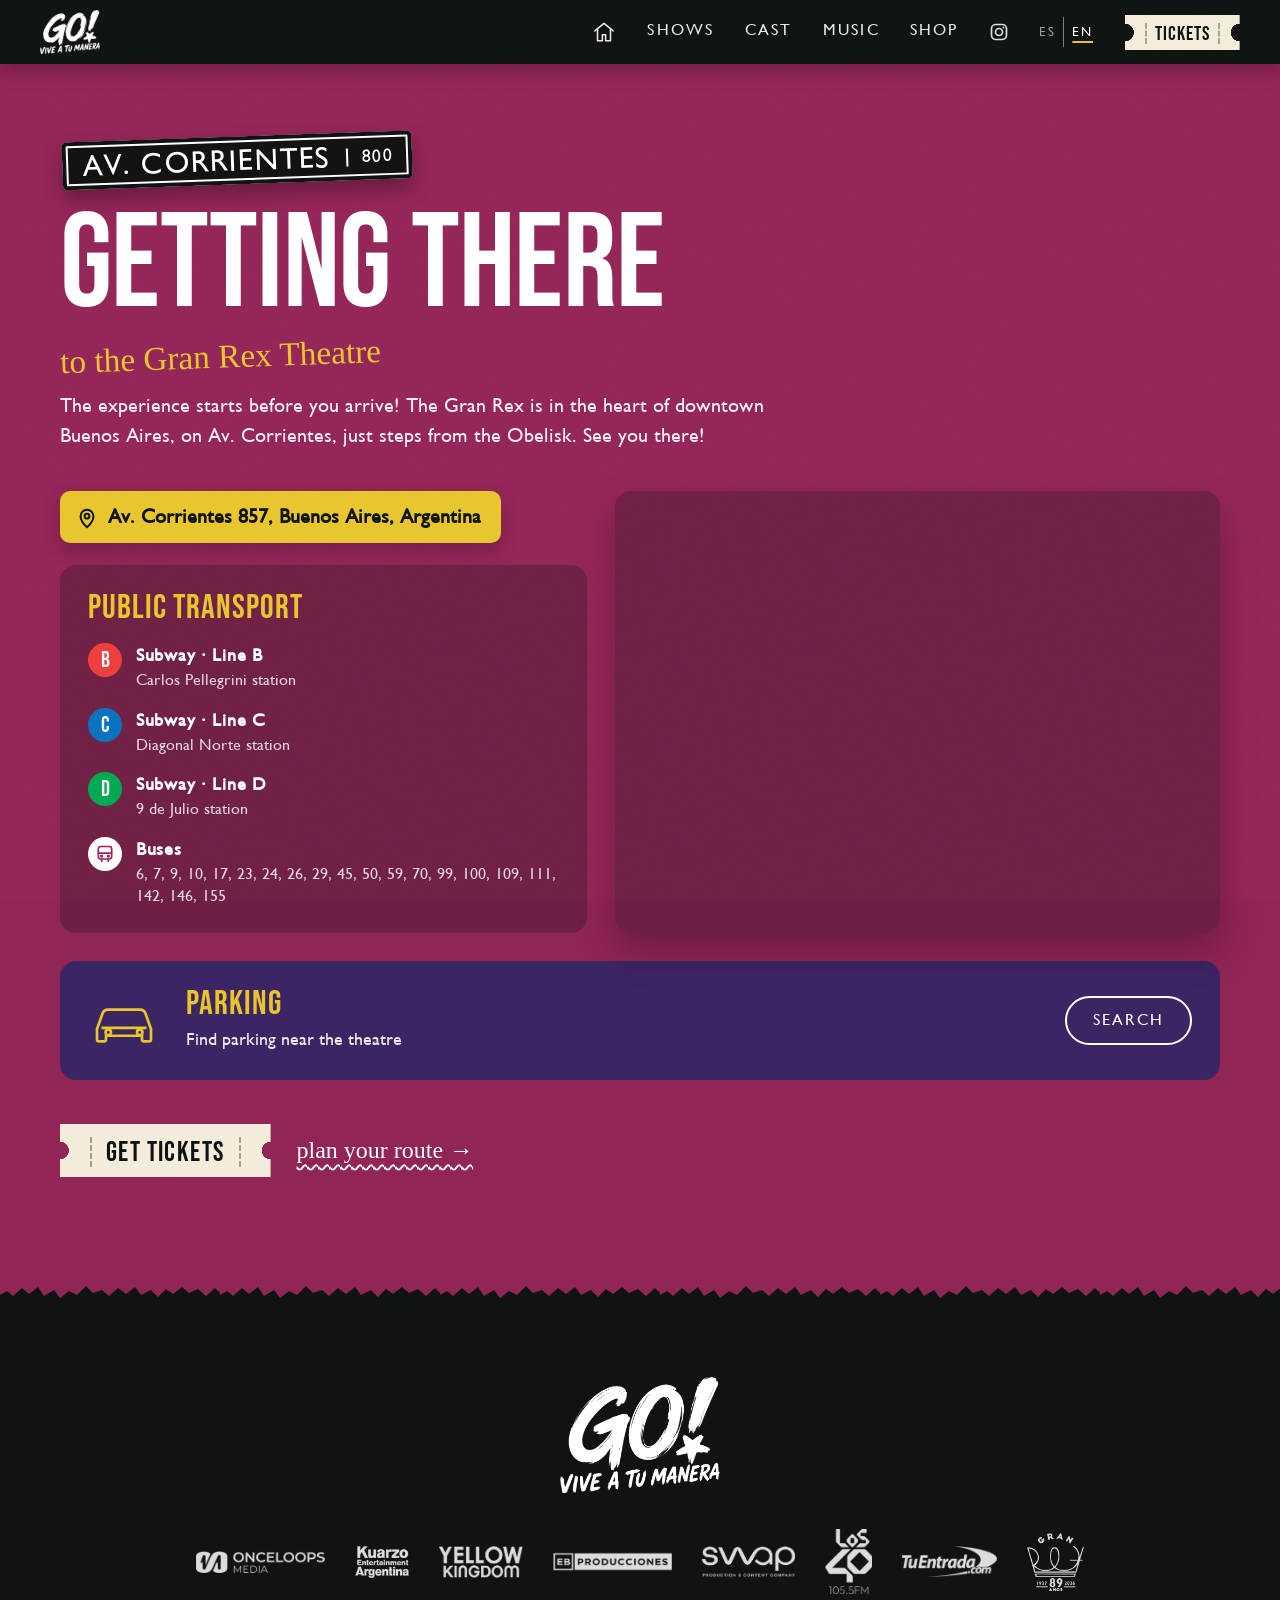
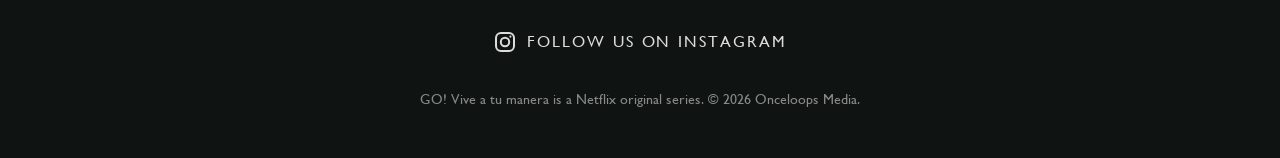
==== como-llegar.html @ 87d30ea4 "Link del pre-save: ffm.to/goysivolvemos Co-Authored-By: Claude Opus 5.5 <noreply@anthropic.com>" ====
<!DOCTYPE html>
<html lang="es">
<head>
  <meta charset="UTF-8">
  <meta name="viewport" content="width=device-width, initial-scale=1.0">
  <title>Cómo llegar · GO! Vive a tu manera</title>
  <meta name="description" content="Cómo llegar al Teatro Gran Rex (Av. Corrientes 857, CABA) para ver GO! Vive a tu manera en vivo: subte, colectivos, mapa y estacionamiento.">
  <meta property="og:title" content="Cómo llegar al Teatro Gran Rex · GO! Vive a tu manera">
  <meta property="og:description" content="Cómo llegar al Teatro Gran Rex (Av. Corrientes 857, CABA) para ver GO! Vive a tu manera en vivo: subte, colectivos, mapa y estacionamiento.">
  <meta property="og:image" content="https://goviveatumanera.com/img/key-visual.jpg">
  <meta property="og:url" content="https://goviveatumanera.com/como-llegar.html">
  <meta property="og:type" content="website">
  <meta property="og:locale" content="es_AR">
  <meta name="twitter:card" content="summary_large_image">
  <link rel="canonical" href="https://goviveatumanera.com/como-llegar.html">
  <link rel="icon" href="favicon.ico" sizes="any">
  <link rel="icon" type="image/png" sizes="32x32" href="img/favicon-32.png">
  <link rel="icon" type="image/png" sizes="512x512" href="img/favicon-512.png">
  <link rel="apple-touch-icon" href="img/apple-touch-icon.png">
  <meta name="theme-color" content="#006271">

  <link rel="preconnect" href="https://fonts.googleapis.com">
  <link rel="preconnect" href="https://fonts.gstatic.com" crossorigin>
  <link href="https://fonts.googleapis.com/css2?family=Bebas+Neue&family=Permanent+Marker&display=swap" rel="stylesheet">
  <link rel="preload" href="fonts/gillsans.woff" as="font" type="font/woff" crossorigin>
  <link rel="stylesheet" href="style.css?v=94">
</head>
<body class="is-ready page-como-llegar">

  <!-- recursos SVG compartidos: estrella del logo y filtro de tiza -->
  <svg width="0" height="0" style="position:absolute" aria-hidden="true">
    <symbol id="star" viewBox="0 0 100 100">
      <path d="M50 6c4 0 6 22 10 28s30 2 32 6-22 16-24 22 10 30 6 32-22-14-24-14-20 16-24 14 6-26 4-32S6 44 8 40s28 0 32-6S46 6 50 6z"/>
    </symbol>
    <filter id="chalk" x="-5%" y="-5%" width="110%" height="110%">
      <feTurbulence type="fractalNoise" baseFrequency="1.4" numOctaves="2" seed="9" result="noise"/>
      <feColorMatrix in="noise" type="matrix" values="0 0 0 0 1  0 0 0 0 1  0 0 0 0 1  0 0 0 -1.6 1.45" result="dust"/>
      <feComposite in="SourceGraphic" in2="dust" operator="in" result="c"/>
      <feDisplacementMap in="c" in2="noise" scale="2.5"/>
    </filter>
  </svg>

  <!-- NAV -->
  <header class="nav is-solid">
    <a class="nav__logo" href="index.html" aria-label="GO! Vive a tu manera, inicio" data-i18n-aria="aria.home"><img src="img/logo-go.png" alt="GO! Vive a tu manera"></a>
    <nav class="nav__links" id="menu" aria-label="Secciones" data-i18n-aria="aria.sections">
      <a class="nav__home" href="index.html" aria-label="Inicio" data-i18n-aria="nav.home"><svg viewBox="0 0 24 24" aria-hidden="true"><path d="M3.5 11 12 4l8.5 7"/><path d="M6 9.5V20h4.5v-5.5h3V20H18V9.5"/></svg><span data-i18n="nav.home">Inicio</span></a>
      <a href="index.html#funciones" data-i18n="nav.shows">Funciones</a>
      <a href="index.html#elenco" data-i18n="nav.cast">Elenco</a>
      <a href="lanzamientos.html" data-i18n="nav.releases">Música</a>
      <a class="nav__shop" href="merch.html" data-i18n="nav.merch">Tienda</a>
      <a class="nav__ig-link" data-instagram href="#" aria-label="Instagram de GO!"><svg viewBox="0 0 24 24" aria-hidden="true"><rect x="3" y="3" width="18" height="18" rx="5"/><circle cx="12" cy="12" r="4.2"/><circle cx="17.4" cy="6.6" r="1.1" class="fill"/></svg></a>
      <div class="lang lang--menu" role="group" aria-label="Idioma" data-i18n-aria="aria.lang">
        <button type="button" data-lang="es" lang="es">ES</button>
        <button type="button" data-lang="en" lang="en">EN</button>
      </div>
    </nav>
    <a class="nav__ig" data-instagram href="#" aria-label="Instagram de GO!"><svg viewBox="0 0 24 24" aria-hidden="true"><rect x="3" y="3" width="18" height="18" rx="5"/><circle cx="12" cy="12" r="4.2"/><circle cx="17.4" cy="6.6" r="1.1" class="fill"/></svg></a>
    <div class="lang" role="group" aria-label="Idioma" data-i18n-aria="aria.lang">
      <button type="button" data-lang="es" lang="es">ES</button>
      <button type="button" data-lang="en" lang="en">EN</button>
    </div>
    <a class="ticket-btn ticket-btn--sm" data-tickets href="#"><span data-i18n="nav.tickets">Entradas</span></a>
    <button class="nav__toggle" type="button" aria-expanded="false" aria-controls="menu" aria-label="Menú" data-i18n-aria="aria.menu"><span></span><span></span><span></span></button>
  </header>

  <main id="top">

    <!-- CÓMO LLEGAR al Teatro Gran Rex: intro, dirección, mapa, transporte y estacionamiento -->
    <section class="lugar llegar" id="como-llegar">
      <div class="wrap">
        <header class="llegar__head">
          <div class="street-sign" aria-label="Avenida Corrientes 800">
            <span class="street-sign__name">Av. Corrientes</span>
            <span class="street-sign__num">800</span>
          </div>
          <h1 class="mega mega--light" data-i18n="venue.how">Cómo llegar</h1>
          <p class="llegar__lead" data-i18n="venue.lead">al Teatro Gran Rex</p>
          <p class="llegar__intro" data-i18n="venue.intro">¡La experiencia empieza antes de llegar! El Gran Rex está en pleno centro porteño, sobre Av. Corrientes y a metros del Obelisco. ¡Te esperamos!</p>
        </header>

        <div class="llegar__grid">
          <div class="llegar__col">
            <!-- dirección -->
            <a class="addr-chip" href="https://www.google.com/maps/search/?api=1&amp;query=Teatro+Gran+Rex+Av.+Corrientes+857+Buenos+Aires" target="_blank" rel="noopener">
              <svg viewBox="0 0 24 24" aria-hidden="true"><path d="M12 22s7-6.2 7-12a7 7 0 1 0-14 0c0 5.8 7 12 7 12z"/><circle cx="12" cy="10" r="2.6"/></svg>
              <span data-i18n="venue.addr">Av. Corrientes 857, CABA</span>
            </a>

            <!-- medios de transporte -->
            <div class="card card--transport">
              <h3 class="card__title" data-i18n="venue.transport">Medios de transporte</h3>
              <ul class="transport">
                <li>
                  <span class="subte-badge" style="--line:#ee3d3b">B</span>
                  <div><b data-i18n="venue.subteB">Subte · Línea B</b><span data-i18n="venue.stB">Estación Carlos Pellegrini</span></div>
                </li>
                <li>
                  <span class="subte-badge" style="--line:#0a6fbd">C</span>
                  <div><b data-i18n="venue.subteC">Subte · Línea C</b><span data-i18n="venue.stC">Estación Diagonal Norte</span></div>
                </li>
                <li>
                  <span class="subte-badge" style="--line:#00a650">D</span>
                  <div><b data-i18n="venue.subteD">Subte · Línea D</b><span data-i18n="venue.stD">Estación 9 de Julio</span></div>
                </li>
                <li>
                  <span class="subte-badge subte-badge--bus" aria-hidden="true"><svg viewBox="0 0 24 24"><rect x="4" y="3" width="16" height="15" rx="3"/><path d="M4 11h16M8 21v-3M16 21v-3"/><circle cx="8" cy="14.5" r="1"/><circle cx="16" cy="14.5" r="1"/></svg></span>
                  <div><b data-i18n="venue.bus">Colectivos</b><span>6, 7, 9, 10, 17, 23, 24, 26, 29, 45, 50, 59, 70, 99, 100, 109, 111, 142, 146, 155</span></div>
                </li>
              </ul>
            </div>
          </div>

          <!-- mapa -->
          <div class="map-card">
            <iframe title="Mapa del Teatro Gran Rex" src="https://www.google.com/maps/embed?origin=mfe&amp;pb=!1m3!2m1!1sTeatro+Gran+Rex,+Av.+Corrientes+857,+Buenos+Aires!6i16" loading="lazy" referrerpolicy="no-referrer-when-downgrade"></iframe>
          </div>
        </div>

        <!-- en auto -->
        <div class="card card--car">
          <svg class="card--car__icon" viewBox="0 0 64 48" aria-hidden="true"><path d="M8 32l5-14a5 5 0 0 1 4.7-3.3h28.6A5 5 0 0 1 51 18l5 14v9a2 2 0 0 1-2 2h-4a2 2 0 0 1-2-2v-3H16v3a2 2 0 0 1-2 2h-4a2 2 0 0 1-2-2z"/><path d="M12 31h40"/><circle cx="18" cy="35" r="2.4"/><circle cx="46" cy="35" r="2.4"/></svg>
          <div>
            <h3 class="card__title" data-i18n="venue.parking">Estacionamiento</h3>
            <p data-i18n="venue.parkingText">Encontrá estacionamientos cerca del teatro</p>
          </div>
          <a class="card__btn" href="https://www.google.com/maps/search/?api=1&amp;query=estacionamiento+cerca+de+Av.+Corrientes+857+Buenos+Aires" target="_blank" rel="noopener" data-i18n="venue.parkingCta">Buscar</a>
        </div>

        <div class="llegar__actions">
          <a class="ticket-btn ticket-btn--lg" data-tickets href="#"><span data-i18n="cta.buy">Comprar entradas</span></a>
          <a class="hand-link" href="https://www.google.com/maps/dir/?api=1&amp;destination=Teatro+Gran+Rex+Av.+Corrientes+857+Buenos+Aires" target="_blank" rel="noopener" data-i18n="venue.route">armá tu recorrido →</a>
        </div>
      </div>
    </section>

  </main>

  <footer class="footer torn">
    <img class="footer__logo" src="img/logo-go.png" alt="GO! Vive a tu manera">
    <!-- cada logo con su alto propio (--h): se ven todos parejos y se acomodan en una o más líneas -->
    <div class="footer__partners">
      <img src="img/logo-onceloops.png" alt="Onceloops Media" style="--h:50" loading="lazy">
      <img class="is-kuarzo" src="img/logo-kuarzo.png" alt="Kuarzo Entertainment Argentina" style="--h:73" loading="lazy">
      <img src="img/logo-yellow.png" alt="Yellow Kingdom" style="--h:73" loading="lazy">
      <img src="img/logo-eb.png" alt="EB Producciones" style="--h:49" loading="lazy">
      <img src="img/logo-swap.png" alt="Swap" style="--h:71" loading="lazy">
      <img src="img/logo-los40.png" alt="Los 40" style="--h:148" loading="lazy">
      <img src="img/logo-tuentrada.png" alt="TuEntrada.com" style="--h:72" loading="lazy">
      <img src="img/logo-granrex.png" alt="Teatro Gran Rex, 89 años" style="--h:132" loading="lazy">
    </div>
    <a class="footer__ig" data-instagram href="#"><svg viewBox="0 0 24 24" aria-hidden="true"><rect x="3" y="3" width="18" height="18" rx="5"/><circle cx="12" cy="12" r="4.2"/><circle cx="17.4" cy="6.6" r="1.1" class="fill"/></svg><span data-i18n="footer.ig">Seguinos en Instagram</span></a>
    <p class="footer__legal" data-i18n="footer.legal">GO! Vive a tu manera es una serie original de Netflix. © 2026 Onceloops Media.</p>
  </footer>

  <script src="pixels.js?v=1"></script>
  <script src="script.js?v=55"></script>
</body>
</html>
---- style.css ----
/* =========================================================
   GO! Vive a tu manera · ¿Y si volvemos?
   ---------------------------------------------------------
   BREAKPOINTS (fijos, usar siempre estos tres):
     mobile   ≤ 700px        → @media (max-width: 700px)
     tablet   701 – 1199px   → @media (min-width: 701px) and (max-width: 1199px)
     desktop  ≥ 1200px       → estilos base
   Cada componente nuevo debe cubrir los tres tramos.
   Excepción única: la PORTADA cambia según la orientación (al final del archivo).
     vertical   → afiche (logo arriba, caras abajo), como el key visual
     horizontal → como la vía pública: franjas con caras + panel con el logo
   ---------------------------------------------------------
   CONCEPTO: objetos reales del mundo GO!, nada de “tarjetas”.
     afiche (hero, con los días que faltan en la nota a mano)
     → entradas troqueladas (funciones) → pizarrón con polaroids
     y garabatos de tiza (elenco + talentos) → cintas → cartel
     de calle porteño (lugar). Bordes rasgados entre secciones.
   TIPOGRAFÍAS
     Bebas Neue       → titulares, fechas, entradas
     Gill Sans        → subtítulos, nombres, datos
     Permanent Marker → notas escritas a mano / tiza
   ========================================================= */

@font-face {
  font-family: "Gill Sans GO";
  src: local("Gill Sans"), local("GillSans"), url("fonts/gillsans.woff") format("woff");
  font-weight: 400;
  font-style: normal;
  font-display: swap;
}

:root {
  /* un color por personaje */
  --mia: #006271;
  --lupe: #912556;
  --juanma: #E8C42D;
  --alvaro: #3C2563;

  --ink: #0f1412;
  --paper: #f4ecda;
  --board: #1e2b26;
  --red: #d62828;
  --white: #ffffff;

  --display: "Bebas Neue", Impact, sans-serif;
  --sub: "Gill Sans GO", "Gill Sans", "Gill Sans MT", Calibri, sans-serif;
  --hand: "Permanent Marker", "Marker Felt", cursive;

  --gutter: 40px;
  --max: 1240px;
  --ease: cubic-bezier(.2, .8, .2, 1);
  --bounce: cubic-bezier(.3, 1.5, .5, 1);
}

* { box-sizing: border-box; margin: 0; padding: 0; }
html { scroll-behavior: smooth; overflow-x: clip; }
body {
  background: var(--ink);
  color: var(--white);
  font-family: var(--sub);
  font-size: 19px;
  line-height: 1.45;
  -webkit-font-smoothing: antialiased;
  overflow-x: clip;
}
body.is-loading { overflow: hidden; }
img { display: block; max-width: 100%; }
a { color: inherit; }
ul { list-style: none; }
svg use { fill: currentColor; }

/* grano de papel sobre toda la página */
body::after {
  content: ""; position: fixed; inset: 0; z-index: 90; pointer-events: none;
  opacity: .14; mix-blend-mode: overlay;
  background-image: url("data:image/svg+xml,%3Csvg xmlns='http://www.w3.org/2000/svg' width='180' height='180'%3E%3Cfilter id='n'%3E%3CfeTurbulence type='fractalNoise' baseFrequency='.85' numOctaves='3' stitchTiles='stitch'/%3E%3C/filter%3E%3Crect width='100%25' height='100%25' filter='url(%23n)'/%3E%3C/svg%3E");
}

.c-mia    { --c: var(--mia); }
.c-lupe   { --c: var(--lupe); }
.c-juanma { --c: var(--juanma); }
.c-alvaro { --c: var(--alvaro); }

.wrap { position: relative; max-width: var(--max); margin: 0 auto; padding: 0 var(--gutter); }

/* borde rasgado: cada sección “se pega” sobre la anterior */
.torn { position: relative; background: var(--bg); }
.torn::before {
  content: ""; position: absolute; left: 0; right: 0; top: -23px; height: 24px; z-index: 1;
  background: var(--bg); pointer-events: none;
  -webkit-mask: url("data:image/svg+xml,%3Csvg xmlns='http://www.w3.org/2000/svg' viewBox='0 0 220 24' preserveAspectRatio='none'%3E%3Cpath d='M0 24V11l7-4 6 5 9-8 7 6 9-7 6 9 10-6 6 8 9-7 8 4 9-9 7 7 9-3 7 6 9-8 8 6 9-7 6 8 10-5 7 7 8-8 7 5 9-7 7 6 9-4 8 7 9-8 6 6V24Z'/%3E%3C/svg%3E") repeat-x 0 100% / 220px 24px;
          mask: url("data:image/svg+xml,%3Csvg xmlns='http://www.w3.org/2000/svg' viewBox='0 0 220 24' preserveAspectRatio='none'%3E%3Cpath d='M0 24V11l7-4 6 5 9-8 7 6 9-7 6 9 10-6 6 8 9-7 8 4 9-9 7 7 9-3 7 6 9-8 8 6 9-7 6 8 10-5 7 7 8-8 7 5 9-7 7 6 9-4 8 7 9-8 6 6V24Z'/%3E%3C/svg%3E") repeat-x 0 100% / 220px 24px;
}

/* cinta adhesiva */
.tape {
  position: absolute; top: -16px; left: 50%; z-index: 3;
  width: 120px; height: 32px; margin-left: -60px;
  background: rgba(250, 244, 226, .62);
  transform: rotate(-4deg);
  clip-path: polygon(3% 0, 97% 6%, 100% 30%, 98% 70%, 100% 100%, 2% 94%, 0 60%, 2% 30%);
  box-shadow: 0 1px 2px rgba(0,0,0,.12);
}

/* notas a mano */
.hand { font-family: var(--hand); line-height: 1.1; }

/* garabatos que se dibujan */
.doodle { position: absolute; overflow: visible; pointer-events: none; color: var(--white); }
.doodle path { fill: none; stroke: currentColor; stroke-width: 3px; vector-effect: non-scaling-stroke; stroke-linecap: round; stroke-linejoin: round; stroke-dasharray: 1; stroke-dashoffset: 1; transition: stroke-dashoffset 1.3s cubic-bezier(.6, 0, .3, 1); }
.doodle.is-drawn path { stroke-dashoffset: 0; }
.doodle--chalk { color: #ecece4; filter: url(#chalk); }
.doodle--chalk path { stroke-width: 4px; }

/* ---------- botón entrada (con troquel) ---------- */
.ticket-btn {
  position: relative; display: inline-flex; align-items: center; justify-content: center;
  padding: 12px 34px 9px;
  background: var(--paper); color: var(--ink);
  font-family: var(--display); font-size: 26px; letter-spacing: .05em; line-height: 1;
  text-decoration: none; white-space: nowrap;
  -webkit-mask: radial-gradient(circle 9px at 0 50%, #0000 96%, #000) left / 51% 100% no-repeat,
                radial-gradient(circle 9px at 100% 50%, #0000 96%, #000) right / 51% 100% no-repeat;
          mask: radial-gradient(circle 9px at 0 50%, #0000 96%, #000) left / 51% 100% no-repeat,
                radial-gradient(circle 9px at 100% 50%, #0000 96%, #000) right / 51% 100% no-repeat;
  transition: background .2s ease;
}
.ticket-btn span { padding: 2px 14px 0; border-inline: 2px dashed rgba(15, 20, 18, .35); }
.ticket-btn:hover { background: var(--juanma); }
.ticket-btn--lg { font-size: 34px; padding: 16px 40px 12px; }
.ticket-btn--sm { font-size: 20px; padding: 8px 20px 6px; }
.ticket-btn--sm span { padding: 1px 8px 0; }

.hand-link { font-family: var(--hand); font-size: 24px; text-decoration: underline wavy; text-decoration-thickness: 2px; text-underline-offset: 6px; transition: color .2s; }
.hand-link:hover { color: var(--juanma); }

/* chispas de estrella */
.burst { position: fixed; z-index: 200; width: 16px; height: 16px; margin: -8px 0 0 -8px; pointer-events: none; color: var(--c, #fff); animation: burst .75s var(--ease) forwards; }
@keyframes burst {
  from { transform: translate(0, 0) scale(.4) rotate(0); opacity: 1; }
  to   { transform: translate(var(--tx), var(--ty)) scale(1) rotate(var(--rot)); opacity: 0; }
}

/* ---------- nav ---------- */
.nav {
  position: fixed; inset: 0 0 auto 0; z-index: 50;
  display: flex; align-items: center; justify-content: space-between; gap: 24px;
  padding: 14px var(--gutter);
  transition: background .3s ease, padding .3s ease;
}
.nav.is-solid { background: var(--ink); padding-block: 10px; box-shadow: 0 6px 18px rgba(0,0,0,.25); } /* opaca: no se ve lo que pasa por detrás */
.nav__logo { flex: none; } /* que los links nunca lo aplasten */
.nav__logo img { height: 44px; width: auto; opacity: 0; transform: translateY(-6px) rotate(-8deg); transition: opacity .3s, transform .4s var(--bounce); }
.nav.is-solid .nav__logo img { opacity: 1; transform: none; }
.nav__links { display: flex; gap: 30px; margin-left: auto; }
.nav__links a { text-decoration: none; font-size: 16px; letter-spacing: .14em; text-transform: uppercase; opacity: .9; }
.nav__links a:hover { opacity: 1; text-decoration: underline wavy var(--juanma); text-underline-offset: 7px; }

/* selector de idioma: chiquito, al lado de Entradas */
.nav__toggle { display: none; }
/* Inicio: en la barra va solo la casita; en el menú mobile, casita + texto */
.nav__links .nav__home { display: inline-flex; align-items: center; }
.nav__home svg { width: 26px; height: 26px; fill: none; stroke: currentColor; stroke-width: 1.4; stroke-linecap: round; stroke-linejoin: round; }
.nav__home span { display: none; }
.nav__links .nav__home:hover { text-decoration: none; color: var(--juanma); }
/* Instagram: ícono chico junto a ES/EN (como en la mayoría de las webs); en mobile va dentro del menú */
.nav__ig { display: grid; place-items: center; width: 32px; height: 32px; margin-right: -8px; opacity: .85; transition: opacity .2s, color .2s; }
.nav__ig:hover { opacity: 1; color: var(--juanma); }
.nav__ig svg, .nav__ig-link svg, .footer__ig svg { width: 20px; height: 20px; fill: none; stroke: currentColor; stroke-width: 2; }
.nav__ig svg .fill, .nav__ig-link svg .fill, .footer__ig svg .fill { fill: currentColor; stroke: none; }
.nav__links .nav__ig-link { display: none; }
.nav__links .lang--menu { display: none; } /* ES/EN dentro del menú: solo en mobile */
.footer__ig { display: inline-flex; align-items: center; gap: 10px; color: var(--white); text-decoration: none; font-size: 16px; letter-spacing: .12em; text-transform: uppercase; opacity: .85; }
.footer__ig:hover { opacity: 1; color: var(--juanma); }
.footer__ig svg { width: 24px; height: 24px; }
.nav__links a[aria-current="page"] { opacity: 1; text-decoration: underline wavy var(--juanma); text-underline-offset: 7px; }
.lang { display: flex; align-items: center; font-size: 13px; letter-spacing: .14em; }
.lang button {
  padding: 6px 8px; border: 0; background: none; color: inherit; font: inherit; letter-spacing: inherit;
  cursor: pointer; opacity: .55; transition: opacity .2s;
}
.lang button + button { border-left: 1px solid rgba(255,255,255,.45); }
.lang button:hover { opacity: .9; }
.lang button[aria-pressed="true"] { opacity: 1; text-decoration: underline 2px var(--juanma); text-underline-offset: 5px; }

/* =========================================================
   HERO · el afiche
   ========================================================= */
.hero { position: relative; min-height: max(100svh, 760px); display: grid; place-items: start center; overflow: hidden; isolation: isolate; }

/* franjas: bajan una por una al entrar a la página */
.hero__stripes { position: absolute; inset: 0; display: flex; z-index: -1; }
.stripe { position: relative; flex: 1 1 0; overflow: hidden; background: var(--c); transform-origin: top; animation: stripe-down .7s var(--ease) both; }
.stripe:nth-child(2) { --n: 1; animation-delay: .08s; }
.stripe:nth-child(3) { --n: 2; animation-delay: .16s; }
.stripe:nth-child(4) { --n: 3; animation-delay: .24s; }
/* caras: la imagen trae cabeza y hombros sobre el mismo color de la franja,
   así que se muestra desde arriba para que entre la cabeza entera */
.stripe img {
  /* la cabeza ocupa del 15% al 80% de la foto: con este ancho máximo
     (proporcional al alto) siempre entra entera, con el pecho abajo para los nombres */
  position: absolute; left: 50%; bottom: 0; translate: -50% 0;
  width: min(100%, 25svh); height: max(58svh, 440px);
  object-fit: cover; object-position: center 100%;
  /* los costados se funden con la franja (es el mismo color del fondo de la foto) */
  -webkit-mask-image: linear-gradient(to right, transparent, #000 14%, #000 86%, transparent);
          mask-image: linear-gradient(to right, transparent, #000 14%, #000 86%, transparent);
  opacity: 0;
}
.is-ready .stripe img { animation: face-rise 1.1s cubic-bezier(.22, .61, .36, 1) both; animation-delay: calc(.45s + var(--n, 0) * .1s); }
@keyframes face-rise { from { opacity: 0; transform: translateY(5%); } to { opacity: 1; transform: none; } }
.stripe__name {
  display: flex; flex-direction: column;
  position: absolute; left: 0; right: 0; bottom: 3.5%;
  text-align: center; font-size: 28px; letter-spacing: .1em; text-transform: uppercase; line-height: 1.1;
  text-shadow: 0 2px 14px rgba(0,0,0,.35);
  opacity: 0;
}
.is-ready .stripe__name { animation: fade-up .8s var(--ease) both; animation-delay: calc(1s + var(--n, 0) * .1s); }
.stripe__name::after { content: ""; display: block; width: 28px; height: 3px; background: currentColor; margin: 10px auto; order: 1; }
.stripe__name span { display: block; font-size: 16px; letter-spacing: .08em; opacity: .9; order: 2; }
@keyframes stripe-down { from { transform: scaleY(0); } }

/* CARGA: la estrella gira mientras carga; cuando está todo, hace “pop” y se arma el logo */
.loader { position: absolute; inset: 0; display: grid; place-items: center; pointer-events: none; }
.loader__star { width: 96px; height: 96px; color: var(--white); filter: drop-shadow(0 6px 18px rgba(0,0,0,.25)); animation: star-in .5s var(--bounce) both .35s, spin 1.1s linear infinite .35s; }
.is-ready .loader__star { animation: star-out .55s cubic-bezier(.5, 0, .3, 1) forwards; }
@keyframes star-in { from { transform: scale(0) rotate(-120deg); } }
@keyframes star-out {
  0%   { transform: scale(1) rotate(0); opacity: 1; }
  40%  { transform: scale(.7) rotate(160deg); opacity: 1; }
  100% { transform: scale(3.2) rotate(320deg); opacity: 0; }
}

/* el contenido espera escondido hasta que termina la carga */
.hero__content {
  position: relative;
  display: flex; flex-direction: column; align-items: center; text-align: center;
  padding: 80px var(--gutter) 0;
  gap: 8px;
  pointer-events: none;
  translate: 0 calc(var(--sy, 0) * 140px);
  opacity: calc(1 - var(--sy, 0) * 1.6);
}
body:not(.is-ready) .hero__content { visibility: hidden; }
body:not(.is-ready) .nav { opacity: 0; }
.nav { transition: background .3s ease, padding .3s ease, opacity .6s ease .9s; }
.hero__content a { pointer-events: auto; }

.hero__logo { filter: drop-shadow(0 8px 28px rgba(0,0,0,.22)); }
.hero__logo img { width: clamp(240px, 20vw, 330px); height: auto; }
.is-ready .hero__logo img { animation: brush-in .9s cubic-bezier(.6, 0, .2, 1) both .2s, logo-pop .5s var(--bounce) .95s; }
@keyframes brush-in {
  from { clip-path: polygon(0 0, 0 0, -25% 100%, -25% 100%); transform: rotate(-5deg) scale(.92); }
  to   { clip-path: polygon(0 -10%, 125% -10%, 100% 110%, -25% 110%); transform: none; }
}
@keyframes logo-pop { 50% { transform: scale(1.05) rotate(-1.5deg); } }

.hero__claim { font-size: clamp(26px, 2.6vw, 40px); letter-spacing: .1em; text-transform: uppercase; text-shadow: 0 2px 16px rgba(0,0,0,.3); }
.hero__claim .ch { display: inline-block; white-space: pre; }
.is-ready .hero__claim .ch { animation: letter .6s var(--bounce) both; animation-delay: calc(var(--base, 1.05s) + var(--i) * .035s); }

/* fecha como etiqueta pegada */
.hero__tag {
  display: inline-flex; align-items: center; gap: 14px;
  margin: 6px 0 14px;
  padding: 7px 18px 5px;
  background: var(--paper); color: var(--ink);
  box-shadow: 0 8px 20px rgba(0,0,0,.25);
  transform: rotate(-3deg);
}
.is-ready .hero__tag { animation: stick .6s var(--bounce) both 1.45s; }
.hero__tag b { font-family: var(--display); font-weight: 400; font-size: 36px; line-height: 1; letter-spacing: .03em; color: var(--lupe); }
.hero__tag span { font-size: 17px; letter-spacing: .14em; text-transform: uppercase; padding-left: 14px; border-left: 2px solid rgba(15,20,18,.25); }

.hero__cta { position: relative; }
.is-ready .hero__cta { animation: fade-up .6s var(--ease) both 1.7s; }
.hero__hand {
  position: absolute; left: calc(100% + 16px); top: -34px;
  font-size: 24px; color: var(--white); white-space: nowrap; text-align: left;
  transform: rotate(7deg);
  text-shadow: 0 2px 10px rgba(0,0,0,.3);
}
.is-ready .hero__hand { animation: fade-up .6s ease both 2.1s; }
.doodle--arrow { position: relative; display: block; width: 92px; margin: 4px 0 0 -40px; }
.hero__content .doodle path { transition: none; }
.is-ready .hero__content .doodle path { animation: draw 1.1s cubic-bezier(.6, 0, .3, 1) forwards 2.3s; }

@keyframes draw { to { stroke-dashoffset: 0; } }
@keyframes fade-up { from { transform: translateY(16px); opacity: 0; } to { transform: none; opacity: 1; } }
@keyframes letter { from { transform: translateY(.8em) rotate(12deg); opacity: 0; } to { transform: none; opacity: 1; } }
@keyframes pop { from { transform: scale(.6); opacity: 0; } to { transform: none; opacity: 1; } }
@keyframes stick { from { transform: rotate(-14deg) scale(1.5); opacity: 0; } to { transform: rotate(-3deg); opacity: 1; } }
@keyframes spin { to { transform: rotate(360deg); } }

/* =========================================================
   FUNCIONES · entradas troqueladas
   ========================================================= */
/* fondo: pocos elementos de la pieza "5to B" (estrella, destello, corona, corazón,
   rayitas) con trazo brush, en amarillo apenas más claro y baja opacidad: que no resalte */
.funciones {
  --bg: var(--juanma); color: var(--ink); padding: 70px 0 120px;
  background-image: url("data:image/svg+xml,%3Csvg xmlns='http://www.w3.org/2000/svg' width='640' height='600' viewBox='0 0 640 600'%3E%3Cfilter id='b' x='-10%25' y='-10%25' width='120%25' height='120%25'%3E%3CfeTurbulence type='fractalNoise' baseFrequency='.9' numOctaves='2' seed='3' result='n'/%3E%3CfeDisplacementMap in='SourceGraphic' in2='n' scale='5' result='d'/%3E%3CfeColorMatrix in='n' type='matrix' values='0 0 0 0 1  0 0 0 0 1  0 0 0 0 1  0 0 0 -1.3 1.25' result='h'/%3E%3CfeComposite in='d' in2='h' operator='in'/%3E%3C/filter%3E%3Cg fill='none' stroke='%23fff4b0' stroke-opacity='.55' stroke-width='3.5' stroke-linecap='round' stroke-linejoin='round' filter='url%28%23b%29'%3E%3Cpath vector-effect='non-scaling-stroke' transform='translate%2880 100%29 rotate%28-12%29 scale%280.62%29' d='M-24 30 L0 -32 L22 30 L-34 -8 L36 -6 L-28 32'/%3E%3Cpath vector-effect='non-scaling-stroke' transform='translate%28400 80%29 rotate%2810%29 scale%280.48%29' d='M0 -6 C-12 -26 -38 -12 -26 8 C-20 18 0 30 0 30 C0 30 20 18 26 8 C38 -12 12 -26 0 -6'/%3E%3Cpath vector-effect='non-scaling-stroke' transform='translate%28250 240%29 rotate%2815%29 scale%280.42%29' d='M0 -30 C4 -10 8 -6 28 0 C8 6 4 10 0 30 C-4 10 -8 6 -28 0 C-8 -6 -4 -10 0 -30 Z'/%3E%3Cpath vector-effect='non-scaling-stroke' transform='translate%28450 360%29 rotate%28-14%29 scale%280.55%29' d='M-30 20 L-36 -18 L-14 2 L0 -26 L14 2 L36 -18 L30 20 Z'/%3E%3Cpath vector-effect='non-scaling-stroke' transform='translate%28100 410%29 rotate%28-8%29 scale%280.5%29' d='M-30 -22 L8 -4 M-36 6 L6 10 M-28 34 L8 20'/%3E%3Cpath vector-effect='non-scaling-stroke' transform='translate%28320 470%29 rotate%2820%29 scale%280.38%29' d='M-24 30 L0 -32 L22 30 L-34 -8 L36 -6 L-28 32'/%3E%3Cpath vector-effect='non-scaling-stroke' transform='translate%28560 200%29 rotate%28-10%29 scale%280.3%29' d='M0 -30 C4 -10 8 -6 28 0 C8 6 4 10 0 30 C-4 10 -8 6 -28 0 C-8 -6 -4 -10 0 -30 Z'/%3E%3C/g%3E%3C/svg%3E");
  background-size: 640px 600px;
}
.mega {
  font-family: var(--display); font-weight: 400;
  font-size: clamp(120px, 17vw, 250px); line-height: .78; letter-spacing: -.005em;
  text-transform: uppercase;
  transform: translateY(18%) skewY(5deg); opacity: 0;
  transition: transform .9s var(--ease), opacity .6s ease;
}
.mega.is-in { transform: none; opacity: 1; }
.funciones .mega { color: var(--lupe); text-align: center; font-size: clamp(80px, 9vw, 140px); } /* fucsia de la marca, mediano: las protagonistas son las entradas */

.tickets { display: flex; flex-wrap: wrap; justify-content: center; gap: 30px 48px; margin-top: 56px; position: relative; }
.ticket {
  /* en escritorio cada entrada se agranda entera (todo lo de adentro escala parejo) */
  zoom: var(--tk, 1.35);
  position: relative; display: flex; width: 370px; min-height: 214px;
  color: var(--ink); text-decoration: none;
  filter: drop-shadow(0 14px 18px rgba(0,0,0,.28));
  /* estado inicial: “tirada” desde arriba */
  opacity: 0; transform: translateY(-70px) rotate(calc(var(--r) - 16deg)) scale(1.08);
  transition: transform .8s var(--bounce), opacity .5s ease;
  transition-delay: var(--d, 0ms);
}
.ticket.is-in { opacity: 1; transform: rotate(var(--r)); }
a.ticket.is-in:hover { transform: rotate(0) translateY(-8px) scale(1.03); transition-delay: 0ms; transition-duration: .35s; }
.ticket__main {
  flex: 1; padding: 24px 22px 18px;
  background:
    linear-gradient(90deg, var(--mia) 0 25%, var(--lupe) 25% 50%, var(--juanma) 50% 75%, var(--alvaro) 75%) top / 100% 8px no-repeat,
    var(--paper);
  -webkit-mask: radial-gradient(circle 12px at 100% 0, #0000 96%, #000) top / 100% 51% no-repeat,
                radial-gradient(circle 12px at 100% 100%, #0000 96%, #000) bottom / 100% 51% no-repeat;
          mask: radial-gradient(circle 12px at 100% 0, #0000 96%, #000) top / 100% 51% no-repeat,
                radial-gradient(circle 12px at 100% 100%, #0000 96%, #000) bottom / 100% 51% no-repeat;
}
.ticket__show span { display: block; font-size: 11px; letter-spacing: .14em; text-transform: uppercase; opacity: .7; }
.ticket__show b { display: block; font-family: var(--display); font-weight: 400; font-size: 22px; line-height: 1; letter-spacing: .04em; margin-top: 3px; }
.ticket__date { display: flex; align-items: center; gap: 10px; margin: 6px 0 2px; font-family: var(--display); }
.ticket__num { font-size: 104px; line-height: .8; color: var(--c); }
.ticket__day, .ticket__month { font-size: 30px; line-height: .9; }
.ticket__day { order: -1; writing-mode: vertical-rl; transform: rotate(180deg); }
.ticket__time { font-family: var(--display); font-size: 36px; line-height: 1; }
.ticket__place { font-size: 14px; opacity: .75; margin-top: 2px; }
.ticket__stub {
  position: relative; width: 96px; flex: none;
  display: flex; flex-direction: column; align-items: center; justify-content: space-between;
  padding: 18px 8px 16px;
  background: var(--c); color: var(--white);
  -webkit-mask: radial-gradient(circle 12px at 0 0, #0000 96%, #000) top / 100% 51% no-repeat,
                radial-gradient(circle 12px at 0 100%, #0000 96%, #000) bottom / 100% 51% no-repeat;
          mask: radial-gradient(circle 12px at 0 0, #0000 96%, #000) top / 100% 51% no-repeat,
                radial-gradient(circle 12px at 0 100%, #0000 96%, #000) bottom / 100% 51% no-repeat;
}
.ticket__stub::before { /* troquel */
  content: ""; position: absolute; left: 0; top: 14px; bottom: 14px; width: 3px;
  background: repeating-linear-gradient(to bottom, var(--paper) 0 6px, transparent 6px 12px);
}
.ticket__stub-label { font-family: var(--display); font-size: 24px; letter-spacing: .06em; writing-mode: vertical-rl; transform: rotate(180deg); }
/* botón "Comprar" del talón: pastilla amarilla en Bebas, bien de botón */
.ticket__buy {
  white-space: nowrap; padding: 6px 8px 3px; border-radius: 4px;
  font-family: var(--display); font-size: 18px; line-height: 1; letter-spacing: .04em; text-transform: uppercase;
  background: var(--juanma); color: var(--ink);
  box-shadow: 0 3px 0 rgba(0,0,0,.3);
  transition: background .2s ease, transform .2s ease, box-shadow .2s ease;
}
a.ticket:hover .ticket__buy { background: var(--white); }
/* en la entrada a la venta, "Comprar" va donde estaba el código de barras y late para invitar a tocarlo */
.ticket--last .barcode { display: none; }
.ticket--last .ticket__buy { transform-origin: center; animation: heartbeat 1.5s ease-in-out infinite; }
@keyframes heartbeat {
  0%, 40%, 100% { transform: scale(1); }
  10%, 30% { transform: scale(1.12); }
  20% { transform: scale(1.02); }
}
.barcode { width: 64px; height: 30px; background: repeating-linear-gradient(90deg, currentColor 0 2px, transparent 2px 4px, currentColor 4px 5px, transparent 5px 8px, currentColor 8px 11px, transparent 11px 13px); opacity: .85; }
.ticket.c-juanma .ticket__stub { color: var(--ink); }

.ticket--gone .ticket__main > * { opacity: .55; }

/* "¡Últimas entradas!": cartel rojo pegado arriba de la entrada, como el "Nueva función" de las piezas */
.ticket__flag {
  position: absolute; top: -18px; right: 104px; z-index: 4;
  padding: 7px 16px 4px;
  font-family: var(--display); font-size: 24px; line-height: 1; letter-spacing: .05em; text-transform: uppercase;
  color: #fff; background: #e3141b;
  transform: rotate(4deg);
  box-shadow: 0 6px 14px rgba(0,0,0,.25);
}
.ticket--last .tape { left: 28%; }
.ticket--last.is-in .ticket__flag { animation: pop .5s var(--bounce) both; animation-delay: calc(var(--d, 0ms) + .7s); }
/* franja roja "SOLD OUT", como en las piezas de la campaña (centrada en la parte
   principal de la entrada, sin tapar el talón) */
.stamp {
  position: absolute; left: 38%; top: 50%; z-index: 2;
  padding: 8px 46px 4px; white-space: nowrap;
  font-family: var(--display); font-size: 52px; line-height: 1; letter-spacing: .05em; text-transform: uppercase;
  color: #fff; background: #e3141b;
  clip-path: polygon(22px 0, 100% 0, calc(100% - 22px) 100%, 0 100%); /* puntas en diagonal, como en las piezas */
  transform: translate(-50%, -50%) rotate(-14deg);
  opacity: 0;
}
.ticket--gone.is-in .stamp { animation: slam .5s var(--bounce) forwards; animation-delay: calc(var(--d, 0ms) + .7s); }
@keyframes slam {
  from { transform: translate(-50%, -50%) rotate(-24deg) scale(2); opacity: 0; }
  to   { transform: translate(-50%, -50%) rotate(-14deg) scale(1); opacity: 1; }
}

/* =========================================================
   LANZAMIENTOS (página aparte, lanzamientos.html) · disco que sale de la funda + pre-save.
   El disco también lo usa el popup de pre-save.
   ========================================================= */
.canciones { background: var(--alvaro); color: var(--white); padding: 150px 0 120px; min-height: calc(100svh - 120px); overflow: hidden; }
.canciones__grid { display: grid; grid-template-columns: .95fr 1.05fr; gap: 70px; align-items: center; }

.record { --s: 360px; position: relative; width: calc(var(--s) * 1.35); height: var(--s); }
.record__sleeve {
  position: absolute; left: 0; top: 0; width: var(--s); height: var(--s); z-index: 1;
  display: flex; overflow: hidden;
  border: calc(var(--s) * .025) solid var(--paper);
  box-shadow: 0 24px 50px rgba(0,0,0,.45);
  transform: rotate(-4deg);
}
/* tapa como la gráfica de la campaña: las 4 franjas con las caras abajo y el logo arriba */
.record__sleeve span { flex: 1; background: var(--c) var(--img) center bottom / 100% auto no-repeat; }
.record__sleeve span:nth-child(1) { --c: var(--mia);    --img: url("img/mia.jpg"); }
.record__sleeve span:nth-child(2) { --c: var(--lupe);   --img: url("img/lupe.jpg"); }
.record__sleeve span:nth-child(3) { --c: var(--juanma); --img: url("img/juanma.jpg"); }
.record__sleeve span:nth-child(4) { --c: var(--alvaro); --img: url("img/alvaro.jpg"); }
.record__cover { width: 100%; height: 100%; object-fit: cover; } /* arte de tapa oficial del disco */
.record__logo {
  position: absolute; left: 50%; top: 6%; width: 56%; translate: -50% 0;
  filter: drop-shadow(0 4px 14px rgba(0,0,0,.3));
}
.record__disc {
  position: absolute; top: 4%; left: 4%; width: calc(var(--s) * .92); height: calc(var(--s) * .92);
  display: grid; place-items: center; border-radius: 50%;
  background:
    radial-gradient(circle, transparent 0 30%, rgba(255,255,255,.07) 30.5% 31%, transparent 31.5%),
    repeating-radial-gradient(circle, #141414 0 2px, #1f1f1f 2px 4px);
  box-shadow: 0 16px 40px rgba(0,0,0,.5);
  transition: transform 1.2s var(--ease);
}
.record__disc::before { /* etiqueta del centro */
  content: ""; position: absolute; width: 40%; height: 40%; border-radius: 50%;
  background: var(--lupe);
}
.record__disc::after { /* brillo */
  content: ""; position: absolute; inset: 0; border-radius: 50%;
  background: conic-gradient(from 30deg, transparent 0 10%, rgba(255,255,255,.12) 14%, transparent 20% 60%, rgba(255,255,255,.1) 64%, transparent 70%);
}
.record__disc img { position: relative; z-index: 1; width: 30%; animation: spin 6s linear infinite; }
.record.is-in .record__disc { transform: translateX(34%); }

/* "¡nueva música!": en una línea (en mobile, en dos) y se escribe letra por letra */
.canciones__title {
  font-family: var(--hand); font-weight: 400; font-size: clamp(40px, 4.2vw, 62px); line-height: 1.05;
  color: var(--juanma); transform: rotate(-3deg); white-space: nowrap; min-height: 1.05em;
}
.canciones__title .br-m { display: none; }
.canciones__title[data-type]::after { /* cursor */
  content: ""; display: inline-block; width: .07em; height: .85em; margin-left: .08em; vertical-align: -.04em;
  background: currentColor; animation: blink .8s steps(1) infinite;
}
@keyframes blink { 50% { opacity: 0; } }
.canciones__date { display: flex; align-items: center; gap: 16px; margin: 22px 0 26px; }
.canciones__date b {
  font-family: var(--display); font-weight: 400; font-size: 46px; line-height: 1; letter-spacing: .03em;
  padding: 8px 14px 3px; background: var(--juanma); color: var(--ink); transform: rotate(-3deg);
  flex: none; white-space: nowrap;
}
.canciones__date span { font-size: 18px; letter-spacing: .12em; text-transform: uppercase; }
/* logos de las plataformas (en blanco, todos del mismo alto) */
.platforms__label { margin: 34px 0 14px; font-size: 16px; letter-spacing: .14em; text-transform: uppercase; opacity: .85; }
.platforms { display: flex; flex-wrap: wrap; align-items: center; gap: 22px; }
.platforms svg { display: block; width: 30px; height: 30px; fill: var(--white); opacity: .92; }
.tracks { list-style: none; margin-bottom: 36px; max-width: 460px; }
.tracks li {
  display: flex; align-items: center; gap: 18px;
  padding: 10px 0 8px; border-bottom: 2px dashed rgba(255,255,255,.25);
}
/* cada canción lleva una nota musical en lugar de número */
.tracks__icon { flex: none; width: 24px; height: 24px; fill: none; stroke: var(--juanma); stroke-width: 2; stroke-linejoin: round; align-self: center; }
.tracks__icon circle { fill: var(--juanma); }
.tracks__name { font-size: 20px; letter-spacing: .1em; text-transform: uppercase; }

/* =========================================================
   PIZARRÓN · elenco + talentos
   ========================================================= */
.board {
  --bg: var(--board);
  padding: 90px 0 60px;
  background:
    radial-gradient(ellipse 60% 40% at 18% 22%, rgba(255,255,255,.06), transparent 70%),
    radial-gradient(ellipse 50% 35% at 82% 64%, rgba(255,255,255,.045), transparent 70%),
    radial-gradient(ellipse 40% 30% at 40% 90%, rgba(255,255,255,.04), transparent 70%),
    var(--board);
}
.board__head { position: relative; display: inline-block; margin-bottom: 40px; }
.chalk-title {
  font-family: var(--hand); font-weight: 400; color: #efefe8;
  font-size: clamp(56px, 7vw, 100px); line-height: 1;
  filter: url(#chalk);
  transform: rotate(-2deg);
  clip-path: inset(-20% 100% -20% 0);
  transition: clip-path 1.4s steps(18);
}
.chalk-title.is-in { clip-path: inset(-20% -5% -20% 0); }
.chalk-title--sm { font-size: clamp(40px, 4.6vw, 64px); text-align: center; }
.doodle--underline { left: 0; bottom: -26px; width: 100%; height: 30px; }

.polaroids { display: grid; grid-template-columns: repeat(4, 1fr); gap: 34px; padding: 20px 10px 0; }
.polaroid {
  position: relative; background: #fbf7ee; padding: 12px 12px 0;
  box-shadow: 0 16px 30px rgba(0,0,0,.45);
}
.polaroid__photo { display: block; overflow: hidden; }
.polaroid img { width: 100%; aspect-ratio: 4 / 5; object-fit: cover; object-position: center top; }
.polaroid figcaption { padding: 10px 4px 16px; text-align: center; color: var(--ink); }
.polaroid b { display: block; font-family: var(--hand); font-weight: 400; font-size: 34px; line-height: 1.1; color: var(--c); }
.c-juanma.polaroid b { color: #b08d00; }
.polaroid span { font-size: 15px; letter-spacing: .12em; text-transform: uppercase; }
.polaroid .tape { background: color-mix(in srgb, var(--c) 55%, rgba(250,244,226,.5)); }

/* ficha del personaje: al pasar el mouse (o tocar en mobile) se despliega
   hacia abajo como una solapa de la polaroid, sin mover el resto de la página */
.polaroid .polaroid__bio {
  position: absolute; left: 0; right: 0; top: calc(100% - 2px); z-index: 1;
  display: block; padding: 12px 18px 18px;
  background: #fbf7ee; border-top: 1px dashed rgba(15, 20, 18, .18);
  box-shadow: 0 18px 26px rgba(0,0,0,.35);
  font-size: 15px; line-height: 1.4; letter-spacing: 0; text-transform: none; text-align: center;
  text-wrap: balance; /* reparte las líneas parejas: nunca queda una palabra sola al final */
  clip-path: inset(0 0 100% 0);
  transition: clip-path .45s var(--ease);
  pointer-events: none;
}
.polaroid.is-open, .polaroid:hover { z-index: 6; }
.polaroid.is-open .polaroid__bio { clip-path: inset(0 -40px -60px -40px); }
@media (hover: hover) { .polaroid:hover .polaroid__bio { clip-path: inset(0 -40px -60px -40px); } }
@media (hover: none) { .polaroid { cursor: pointer; } }

/* aparición: se “pegan” sobre el pizarrón */
.pin {
  opacity: 0; transform: translateY(var(--y)) rotate(calc(var(--r) * -3)) scale(1.25);
  transition: transform .7s var(--bounce), opacity .4s ease;
  transition-delay: var(--d, 0ms);
}
.pin.is-in { opacity: 1; transform: translateY(var(--y)) rotate(var(--r)); }

.board__d1 { width: 60px; right: 6%; top: -20px; }
.board__d2 { width: 44px; left: 2%; top: 46%; }
.board__d3 { width: 90px; right: 10%; top: 54%; }

/* ola de talentos: las caras viajan por una línea ondulada de tiza.
   script.js calcula la posición de cada cara y dibuja la línea. */
.todos { margin-top: 130px; display: flex; flex-direction: column; align-items: center; }
.wave {
  --face: 112px;
  position: relative; width: 100vw; height: 330px; margin: 40px 0 10px;
  overflow: hidden;
}
.wave__line { position: absolute; inset: 0; width: 100%; height: 100%; overflow: visible; filter: url(#chalk); pointer-events: none; }
.wave__line path { fill: none; stroke: rgba(236,236,228,.5); stroke-width: 2.5; stroke-dasharray: 7 10; stroke-linecap: round; }
.wave__faces li {
  position: absolute; left: 0; top: 50%;
  width: var(--face); height: var(--face); margin-top: calc(var(--face) / -2);
  will-change: transform;
  cursor: pointer;
}
.wave__faces li::before { /* aro de tiza que late */
  content: ""; position: absolute; inset: -10px; border-radius: 50%;
  border: 3px dashed var(--c); filter: url(#chalk);
  animation: ring 2.6s ease-in-out infinite;
}
.wave__faces li:nth-child(2n)::before { animation-delay: -1.3s; }
.wave__faces li.c-alvaro::before { border-color: #8f74c4; }
.wave__faces li.c-mia::before { border-color: #2aa7b8; }
.wave__faces img {
  position: relative;
  width: 100%; height: 100%; border-radius: 50%; object-fit: cover;
  border: 5px solid #fbf7ee; box-shadow: 0 10px 24px rgba(0,0,0,.5);
  transition: border-color .3s ease;
}
.wave__faces li:hover img, .wave__faces li.is-active img { border-color: var(--juanma); }
/* nombre del personaje: aparece chiquito debajo de la cara al pasar el mouse (o tocar) */
.wave__name {
  position: absolute; left: 50%; top: 100%; margin-top: 16px;
  font-family: var(--sub); font-size: 15px; letter-spacing: .16em; text-transform: uppercase;
  color: var(--white); white-space: nowrap;
  opacity: 0; translate: -50% -6px;
  transition: opacity .25s ease, translate .25s ease;
  pointer-events: none;
}
.wave__faces li:hover .wave__name, .wave__faces li.is-active .wave__name { opacity: 1; translate: -50% 0; }
@keyframes ring { 0%, 100% { transform: scale(1) rotate(0); opacity: .9; } 50% { transform: scale(1.1) rotate(20deg); opacity: .4; } }


/* =========================================================
   CINTAS CRUZADAS (sobre la unión pizarrón / magenta)
   ========================================================= */
.bands { position: relative; z-index: 2; padding: 30px 0; background: linear-gradient(var(--board) 50%, var(--lupe) 50%); }
.band { padding: 12px 0 10px; margin-inline: -40px; }
.band::after { content: ""; position: absolute; inset: 0; background: repeating-linear-gradient(90deg, rgba(0,0,0,.05) 0 2px, transparent 2px 7px); pointer-events: none; }
.band { position: relative; }
.band--a { background: var(--juanma); color: var(--ink); transform: rotate(-3deg); z-index: 2; box-shadow: 0 8px 18px rgba(0,0,0,.3); }
.band--b { background: var(--ink); color: var(--juanma); transform: rotate(2.5deg); margin-top: -30px; }
.band__track { display: flex; align-items: center; gap: 30px; width: max-content; animation: marquee 26s linear infinite; }
.band--b .band__track { animation-direction: reverse; animation-duration: 32s; }
.band__track span { font-family: var(--display); font-size: 44px; line-height: 1; white-space: nowrap; }
.band__track svg { width: 28px; height: 28px; flex: none; }
.bands:hover .band__track { animation-play-state: paused; }
@keyframes marquee { to { transform: translateX(-50%); } }

/* =========================================================
   LUGAR · cartel de calle + afiche pegado
   ========================================================= */
.lugar { background: var(--lupe); padding: 90px 0 130px; }
.lugar__grid { display: grid; grid-template-columns: 1.1fr .9fr; gap: 60px; align-items: center; }
/* página aparte "Cómo llegar" (como-llegar.html) */
.llegar { padding-top: 140px; }
.llegar__head { max-width: 760px; margin-bottom: 40px; }
.llegar__lead { font-family: var(--hand); font-size: clamp(26px, 2.6vw, 38px); color: var(--juanma); transform: rotate(-2deg); margin-top: 6px; }
.llegar__intro { font-size: 20px; line-height: 1.5; margin-top: 18px; opacity: .92; }
.llegar__grid { display: grid; grid-template-columns: 1fr 1.15fr; gap: 28px; align-items: stretch; }
.llegar__col { display: flex; flex-direction: column; gap: 22px; }
.street-sign {
  display: inline-flex; align-items: center;
  padding: 10px 20px 8px; margin-bottom: 26px;
  background: #121212; color: #fff; border-radius: 5px;
  box-shadow: inset 0 0 0 4px #121212, inset 0 0 0 6px #fff, 0 10px 20px rgba(0,0,0,.3);
  font-size: 30px; letter-spacing: .04em; text-transform: uppercase; line-height: 1;
  transform: rotate(-2deg); transform-origin: 20% -40px;
}
.street-sign:hover { animation: swing 1.4s ease-in-out; }
.street-sign__num { font-size: 18px; margin-left: 16px; padding-left: 14px; border-left: 2px solid #fff; }
@keyframes swing { 0%, 100% { transform: rotate(-2deg); } 25% { transform: rotate(4deg); } 50% { transform: rotate(-5deg); } 75% { transform: rotate(1deg); } }
.mega--light { color: var(--white); font-size: clamp(90px, 10.5vw, 170px); }
/* dirección: chip con pin, lleva a Google Maps */
.addr-chip {
  align-self: flex-start; display: inline-flex; align-items: center; gap: 10px;
  padding: 12px 20px 11px 16px; border-radius: 10px;
  background: var(--juanma); color: var(--ink); text-decoration: none;
  font-size: 20px; font-weight: 600; box-shadow: 0 8px 18px rgba(0,0,0,.2);
  transition: transform .2s ease;
}
.addr-chip:hover { transform: translateY(-2px); }
.addr-chip svg { width: 22px; height: 22px; fill: none; stroke: currentColor; stroke-width: 2.2; }
/* tarjetas */
.card { border-radius: 16px; padding: 26px 28px; background: rgba(15, 20, 18, .28); }
.card__title { font-family: var(--display); font-weight: 400; font-size: 34px; line-height: 1; letter-spacing: .03em; color: var(--juanma); margin-bottom: 18px; }
.transport { display: grid; gap: 16px; }
.transport li { display: flex; align-items: flex-start; gap: 14px; }
.transport b { display: block; font-size: 18px; letter-spacing: .04em; }
.transport span:not(.subte-badge) { display: block; font-size: 16px; opacity: .8; line-height: 1.4; }
.subte-badge {
  flex: none; display: grid; place-items: center; width: 34px; height: 34px; border-radius: 50%;
  background: var(--line); color: #fff; font-family: var(--display); font-size: 22px; line-height: 1; padding-top: 2px;
}
.subte-badge--bus { background: var(--white); color: var(--lupe); padding: 0; }
.subte-badge--bus svg { width: 20px; height: 20px; fill: none; stroke: currentColor; stroke-width: 2; stroke-linecap: round; }
.map-card { border-radius: 16px; overflow: hidden; min-height: 380px; background: rgba(15,20,18,.28); box-shadow: 0 18px 36px rgba(0,0,0,.25); }
.map-card iframe { display: block; width: 100%; height: 100%; min-height: 380px; border: 0; }
.card--car { display: flex; align-items: center; gap: 26px; margin-top: 28px; background: var(--alvaro); }
.card--car .card__title { margin-bottom: 6px; }
.card--car p { font-size: 18px; opacity: .9; }
.card--car__icon { flex: none; width: 72px; fill: none; stroke: var(--juanma); stroke-width: 2.4; stroke-linejoin: round; }
.card__btn {
  margin-left: auto; flex: none; padding: 11px 26px 10px; border: 2px solid var(--white); border-radius: 999px;
  color: var(--white); text-decoration: none; font-size: 16px; letter-spacing: .12em; text-transform: uppercase;
  transition: background .2s ease, color .2s ease;
}
.card__btn:hover { background: var(--white); color: var(--alvaro); }
.llegar__actions { display: flex; flex-wrap: wrap; align-items: center; gap: 26px; margin-top: 44px; }
/* sección Teatro Gran Rex de la landing */
.lugar__addr { display: flex; flex-wrap: nowrap; white-space: nowrap; align-items: baseline; gap: 6px 22px; font-size: 22px; margin: 18px 0 30px; }
.lugar__addr > span { opacity: .9; }
.lugar__actions { display: flex; flex-wrap: wrap; align-items: center; gap: 26px; margin-bottom: 44px; }
.lugar__logos { width: 180px; opacity: .85; } /* chiquitos, debajo de "cómo llegar" */
.poster { position: relative; }
.poster img { box-shadow: 0 30px 60px rgba(0,0,0,.4); }
.poster .tape--tl { top: -10px; left: -24px; margin: 0; transform: rotate(-38deg); }
.poster .tape--br { top: auto; bottom: -10px; left: auto; right: -24px; margin: 0; transform: rotate(-38deg); }

/* =========================================================
   MERCH · galería de productos (cada uno lleva a la tienda)
   ========================================================= */
/* página aparte (merch.html): la nav ya viene sólida, así que se deja lugar arriba */
.merch { --bg: var(--paper); background: var(--paper); color: var(--ink); padding: 150px 0 120px; min-height: calc(100svh - 120px); }
.merch__head { text-align: center; margin-bottom: 60px; }
.merch .mega { color: var(--mia); font-size: clamp(80px, 9vw, 140px); }
.merch__sub { font-size: 30px; color: var(--lupe); transform: rotate(-3deg); margin-top: 6px; }
.products { display: grid; grid-template-columns: repeat(4, 1fr); gap: 40px 34px; }
.product {
  position: relative; display: block; padding: 12px 12px 18px;
  background: #fff; color: var(--ink); text-decoration: none; text-align: center;
  box-shadow: 0 14px 28px rgba(15,20,18,.18);
}
.product img { width: 100%; aspect-ratio: 1; object-fit: cover; }
.product__name { display: block; margin-top: 14px; font-family: var(--hand); font-weight: 400; font-size: 26px; line-height: 1.1; color: var(--c); }
.c-juanma .product__name { color: #b08d00; }
.product__go { display: inline-block; margin-top: 8px; font-size: 14px; letter-spacing: .14em; text-transform: uppercase; border-bottom: 2px solid currentColor; }
.product .tape { background: color-mix(in srgb, var(--c) 55%, rgba(250,244,226,.5)); }
.product.pin.is-in:hover { transform: translateY(calc(var(--y) - 8px)) rotate(0deg); transition-delay: 0ms; transition-duration: .35s; }

/* =========================================================
   POPUP rotativo (entradas / canciones / merch)
   ========================================================= */
.popup {
  margin: auto; padding: 0; border: 0; background: none; color: var(--ink);
  width: min(400px, calc(100% - 32px)); max-height: none; overflow: visible;
}
.popup::backdrop { background: rgba(15, 20, 18, .72); backdrop-filter: blur(4px); -webkit-backdrop-filter: blur(4px); }
.popup[open] { animation: popup-in .55s var(--bounce); }
@keyframes popup-in { from { transform: translateY(40px) rotate(-8deg) scale(.85); opacity: 0; } }
.popup__card {
  position: relative; display: flex; flex-direction: column; align-items: center; text-align: center;
  padding: 34px 28px 30px;
  background:
    linear-gradient(var(--c), var(--c)) top / 100% 10px no-repeat,
    var(--paper);
  box-shadow: 0 30px 60px rgba(0,0,0,.45);
  transform: rotate(-1.5deg);
}
.popup__card[hidden] { display: none; }
.popup__card .ticket__flag { top: -20px; left: -14px; right: auto; transform: rotate(-4deg); animation: none; }
.popup__img { width: 100%; aspect-ratio: 1080 / 1215; object-fit: cover; object-position: center top; margin-bottom: 18px; } /* el afiche entero con los nombres (sin la franja de logos) */
.popup__kicker { font-size: 14px; letter-spacing: .16em; text-transform: uppercase; opacity: .7; }
.popup__title { font-family: var(--display); font-weight: 400; font-size: 48px; line-height: .95; color: var(--c); margin: 6px 0 10px; }
/* botón de pre-save: pastilla verde tipo Spotify con el + de "agregar" */
.presave-btn {
  display: inline-flex; align-items: center; gap: 12px;
  padding: 13px 22px 13px 30px; border-radius: 999px;
  background: #1db954; color: #000; text-decoration: none; white-space: nowrap;
  font-family: var(--sub); font-weight: 700; font-size: 17px; line-height: 1; letter-spacing: .14em; text-transform: uppercase;
  box-shadow: 0 8px 20px rgba(0,0,0,.25);
  transition: background .2s ease, transform .2s ease;
}
.presave-btn:hover { background: #1ed760; transform: scale(1.04); }
.presave-btn__plus { width: 24px; height: 24px; flex: none; fill: none; stroke: currentColor; stroke-width: 2; stroke-linecap: round; }
.is-released .presave-btn__plus { display: none; }
.is-released .presave-btn { padding-right: 30px; }
.presave-btn--lg { font-size: 20px; padding: 17px 28px 17px 38px; gap: 14px; }
.presave-btn--lg .presave-btn__plus { width: 28px; height: 28px; }
.nw { white-space: nowrap; }
.popup__title--hand { font-family: var(--hand); font-size: 46px; line-height: 1.05; transform: rotate(-3deg); margin: 2px 0 14px; }
.popup__text { font-size: 17px; line-height: 1.4; margin-bottom: 22px; text-wrap: balance; }
.popup .ticket-btn { background: var(--c); color: var(--white); }
.popup .ticket-btn span { border-color: rgba(255,255,255,.4); }
.popup .ticket-btn:hover { background: var(--ink); }
.popup__close {
  position: absolute; top: -16px; right: -16px; z-index: 5;
  width: 44px; height: 44px; border: 0; border-radius: 50%;
  background: var(--ink); color: var(--white); font-size: 28px; line-height: 1; cursor: pointer;
  box-shadow: 0 6px 14px rgba(0,0,0,.35);
  transition: transform .3s var(--bounce);
}
.popup__close:hover { transform: rotate(90deg); }
.record--mini { --s: 150px; margin: 4px 0 20px; translate: 3% 0; } /* tapa + disco centrados en la tarjeta */
.record--mini .record__disc { transform: translateX(34%); }
.popup__merch { display: flex; gap: 10px; margin-bottom: 18px; }
.popup__merch img { width: 100px; aspect-ratio: 1; object-fit: cover; box-shadow: 0 6px 14px rgba(0,0,0,.15); }
.popup__merch img:nth-child(1) { transform: rotate(-4deg); }
.popup__merch img:nth-child(3) { transform: rotate(4deg); }

/* =========================================================
   FOOTER
   ========================================================= */
.footer { --bg: var(--ink); padding: 70px var(--gutter) 48px; display: flex; flex-direction: column; align-items: center; gap: 36px; text-align: center; }
.footer__logo { width: 160px; transition: transform .5s var(--bounce); }
.footer__logo:hover { transform: rotate(-6deg) scale(1.08); }
/* productoras + venta oficial + sala, todos en una línea (si no entran, siguen en la de abajo).
   --h es el alto de cada logo en su archivo; --k lo escala parejo para todos */
.footer__partners { --k: .44; display: flex; flex-wrap: wrap; align-items: center; justify-content: center; gap: 24px 30px; width: min(1240px, 100%); opacity: .85; }
.footer__partners img { height: calc(var(--h) * var(--k) * 1px); width: auto; max-width: 100%; object-fit: contain; }
.footer__legal { font-size: 14px; color: rgba(255,255,255,.5); }

.sticky-cta { display: none; }

@media (prefers-reduced-motion: reduce) {
  *, *::before, *::after { animation: none !important; transition: none !important; }
  .loader { display: none; }
  .stripe img, .stripe__name { opacity: 1 !important; }
  .hero__content { visibility: visible !important; }
  .nav { opacity: 1 !important; }
  .ticket, .pin, .mega { opacity: 1; transform: rotate(var(--r, 0deg)); }
  .pin { transform: translateY(var(--y, 0)) rotate(var(--r, 0deg)); }
  .stamp { opacity: 1; }
  .chalk-title { clip-path: none; }
  .doodle path { stroke-dashoffset: 0; }
}

/* =========================================================
   TABLET · 701 – 1199px
   ========================================================= */
@media (min-width: 701px) and (max-width: 1199px) {
  :root { --gutter: 32px; }
  .nav { gap: 12px; padding-inline: 20px; }
  .nav .ticket-btn--sm { font-size: 18px; padding: 7px 14px 5px; }
  .nav__links { gap: 13px; }
  .nav__links a { font-size: 13px; letter-spacing: .08em; }
  .lang { font-size: 12px; }
  .hero__logo img { width: clamp(240px, 32vw, 320px); }
  .stripe__name { font-size: 22px; bottom: 8%; }
  .stripe__name span { font-size: 13px; }
  .hero__hand { font-size: 20px; left: calc(100% + 10px); }

  .tickets { margin-top: 48px; gap: 30px 36px; }
  .ticket { --tk: 1; }

  .polaroids { grid-template-columns: repeat(2, 1fr); max-width: 620px; margin: 0 auto; gap: 40px 34px; }
  .wave { --face: 96px; height: 290px; }
  
  .lugar__grid { grid-template-columns: 1fr 1fr; gap: 40px; }
  .llegar__grid { grid-template-columns: 1fr; }
  .street-sign { font-size: 24px; }

  .canciones__grid { grid-template-columns: 1fr; justify-items: center; gap: 50px; }
  .canciones .record { --s: 300px; }
  .canciones__info { width: 100%; max-width: 560px; }

  .products { grid-template-columns: repeat(2, 1fr); max-width: 620px; margin: 0 auto; }
}

/* =========================================================
   MOBILE · ≤ 700px
   ========================================================= */
@media (max-width: 700px) {
  :root { --gutter: 16px; }
  body { font-size: 17px; padding-bottom: 84px; }

  .nav { padding: 10px var(--gutter); }
  /* menú hamburguesa: el botón de 3 rayas abre un panel debajo de la barra */
  .lang { display: none; } /* en la barra de mobile no va ES/EN: está dentro del menú */
  .nav__links .lang--menu { display: flex; gap: 0; padding: 18px 0 4px; font-size: 16px; letter-spacing: .14em; }
  .nav__links .lang--menu button { padding: 6px 14px; }
  .nav__links .lang--menu button:first-child { padding-left: 0; }
  .nav > .ticket-btn { margin-left: auto; }
  .nav__toggle {
    display: grid; place-content: center; gap: 5px; flex: none;
    width: 40px; height: 40px; margin-left: -4px; padding: 0;
    border: 0; background: none; color: var(--white); cursor: pointer;
  }
  .nav__toggle span { display: block; width: 24px; height: 2.5px; border-radius: 2px; background: currentColor; transition: transform .3s var(--ease), opacity .2s ease; }
  .nav.is-open .nav__toggle span:nth-child(1) { transform: translateY(7.5px) rotate(45deg); }
  .nav.is-open .nav__toggle span:nth-child(2) { opacity: 0; }
  .nav.is-open .nav__toggle span:nth-child(3) { transform: translateY(-7.5px) rotate(-45deg); }
  .nav.is-open { background: var(--ink); }
  .nav.is-open .nav__logo img { opacity: 1; transform: none; }
  .nav__links {
    position: absolute; top: 100%; left: 0; right: 0;
    display: flex; flex-direction: column; gap: 0; margin: 0;
    padding: 6px var(--gutter) 22px;
    background: var(--ink);
    box-shadow: 0 18px 30px rgba(0,0,0,.35);
    clip-path: inset(0 0 100% 0); visibility: hidden;
    transition: clip-path .35s var(--ease), visibility 0s .35s;
  }
  .nav.is-open .nav__links { clip-path: inset(0 0 -40px 0); visibility: visible; transition: clip-path .35s var(--ease); }
  .nav__links a {
    padding: 14px 0 10px; border-bottom: 1px dashed rgba(255,255,255,.2);
    font-family: var(--display); font-size: 34px; line-height: 1; letter-spacing: .04em; opacity: 1;
  }
  .nav__links a:last-child { border-bottom: 0; }
  .nav__ig { display: none; }
  .nav__links .nav__ig-link { display: flex; align-items: center; gap: 12px; }
  .nav__home svg { display: none; } /* en el menú mobile sigue diciendo "Inicio", como el resto */
  .nav__home span { display: inline; }
  .nav__links .nav__ig-link svg { width: 32px; height: 32px; } /* solo el ícono, sin texto */
  .nav__links a[aria-current="page"] { color: var(--juanma); text-decoration: none; }
  .lang { font-size: 12px; letter-spacing: .1em; }
  .lang button { padding: 6px; }
  .nav__logo img { height: 36px; }
  .nav { gap: 14px; }
  .nav .ticket-btn--sm { font-size: 17px; padding: 7px 14px 5px; }

  .loader__star { width: 72px; height: 72px; }

  /* las caras ocupan una franja fija abajo (--faces) y el contenido se corta antes:
     así el logo y los carteles nunca tapan las cabezas, sea cual sea el alto */
  /* abajo de las caras queda una banda (--names) para los nombres, así no tapan las caras.
     La portada ocupa toda la pantalla: lo amarillo aparece recién al bajar */
  .hero { --faces: 62vw; --names: 78px; min-height: calc(100svh + 24px); /* el borde rasgado amarillo queda justo debajo del pliegue */ padding-bottom: calc(var(--faces) * .85 + var(--names) + 14px); place-items: center; }
  .hero__content { width: 100%; padding: 76px var(--gutter) 0; gap: 8px; }
  .hero__logo img { width: min(54vw, 230px); }
  .stripe img {
    left: 0; translate: none; bottom: var(--names); width: 100%; height: var(--faces); object-position: center top;
    /* el pecho se funde con el color de la franja */
    -webkit-mask-image: linear-gradient(to bottom, #000 80%, transparent);
            mask-image: linear-gradient(to bottom, #000 80%, transparent);
  }
  .stripe__name { font-size: 15px; letter-spacing: .06em; bottom: 44px; } /* 24px de borde rasgado + aire */
  .stripe__name::after { width: 16px; height: 2px; margin: 6px auto; }
  .stripe__name span { font-size: 10px; letter-spacing: .03em; }
  .hero__claim { font-size: clamp(17px, 6vw, 22px); }
  .hero__tag { gap: 10px; padding: 6px 12px 4px; margin: 4px 0 10px; }
  .hero__tag b { font-size: 28px; }
  .hero__tag span { font-size: 13px; padding-left: 10px; letter-spacing: .08em; }
  .ticket-btn--lg { font-size: clamp(22px, 7vw, 28px); padding: 13px 26px 10px; }
  .hero__hand { position: static; margin-top: 8px; text-align: center; transform: rotate(-3deg); font-size: 18px; }
  .doodle--arrow { display: none; }
  

  .funciones { padding: 56px 0 90px; }
  .mega { font-size: clamp(70px, 21vw, 120px); }
  .tickets { margin-top: 40px; gap: 34px; }
  .ticket { --tk: 1; }
  .ticket { width: 100%; max-width: 380px; min-height: 196px; }
  .ticket__main { padding: 22px 16px 14px; }
  .ticket__num { font-size: 88px; }
  .ticket__time { font-size: 30px; }
  .ticket__place { font-size: 13px; }
  .ticket__stub { width: 82px; }
  .ticket__buy { font-size: 16px; padding: 5px 7px 2px; letter-spacing: .03em; }
  .stamp { font-size: 42px; padding: 6px 34px 3px; clip-path: polygon(16px 0, 100% 0, calc(100% - 16px) 100%, 0 100%); }
  .ticket__flag { font-size: 19px; right: 90px; top: -16px; padding: 6px 12px 3px; }
  .ticket--last.is-in .ticket__flag, .ticket__flag { animation: none; }

  .board { padding: 64px 0 40px; }
  .board__head { margin-bottom: 30px; }
  .polaroids { grid-template-columns: 1fr 1fr; gap: 26px 16px; padding: 10px 4px 0; }
  .polaroid { padding: 8px 8px 0; }
  .polaroid b { font-size: 24px; }
  .polaroid span { font-size: 11px; letter-spacing: .06em; }
  .polaroid .polaroid__bio { font-size: 12.5px; padding: 10px 10px 14px; letter-spacing: 0; }
  .polaroid .tape { width: 80px; margin-left: -40px; height: 24px; top: -12px; }
  .pin { --y: 0px !important; }
  .board__d2, .board__d3 { display: none; }
  .board__d1 { width: 40px; right: 16px; top: 0; }

  .todos { margin-top: 80px; }
  .wave { --face: 98px; height: 290px; margin: 20px 0 6px; }
  .wave__name { font-size: 12px; letter-spacing: .1em; margin-top: 12px; }
  .wave__faces li::before { inset: -8px; border-width: 2.5px; }
  .wave__faces img { border-width: 4px; }
    
  .bands { padding: 22px 0; }
  .band__track span { font-size: 30px; }
  .band__track svg { width: 20px; height: 20px; }
  .band--b { margin-top: -22px; }

  .lugar { padding: 64px 0 90px; }
  .lugar__grid { grid-template-columns: 1fr; gap: 50px; }
  .llegar { padding-top: 100px; }
  .llegar__grid { grid-template-columns: 1fr; gap: 22px; }
  .street-sign { font-size: 20px; padding: 8px 14px 6px; }
  .street-sign__num { font-size: 14px; }
  .mega--light { font-size: clamp(64px, 19vw, 100px); }
  .llegar__intro { font-size: 17px; }
  .lugar__addr { flex-wrap: nowrap; white-space: nowrap; font-size: clamp(13px, 4vw, 16px); gap: 12px; }
  .lugar__addr .hand-link { font-size: clamp(15px, 4.6vw, 18px); text-underline-offset: 5px; } /* siempre al lado de la dirección */
  .lugar__logos { width: 150px; }
  .poster { margin: 0 10px; }
  .addr-chip { font-size: 17px; }
  .card { padding: 22px 18px; }
  .card__title { font-size: 28px; }
  .map-card, .map-card iframe { min-height: 280px; }
  .card--car { flex-wrap: wrap; gap: 14px 18px; }
  .card--car__icon { width: 56px; }
  .card__btn { margin-left: 0; }
  .llegar__actions .ticket-btn { width: 100%; }

  .canciones { padding: 100px 0 80px; }
  .canciones__grid { grid-template-columns: 1fr; gap: 40px; }
  .canciones .record { --s: min(230px, 58vw); margin: 0 auto; }
  /* en mobile todo centrado */
  .canciones__info { text-align: center; }
  .canciones__date, .tracks li, .platforms { justify-content: center; }
  .tracks { margin-inline: auto; }
  .canciones__title { font-size: clamp(48px, 15vw, 72px); min-height: 2.1em; }
  .canciones__title .br-m { display: inline; }
  .canciones__date { gap: 12px; margin: 18px 0 20px; }
  .canciones__date b { font-size: 36px; }
  .canciones__date span { font-size: 14px; letter-spacing: .06em; }
  .tracks__icon { width: 20px; height: 20px; }
  .tracks__name { font-size: 16px; }
  .platforms__label { font-size: 13px; letter-spacing: .08em; margin-top: 26px; }
  .platforms { gap: 18px; }
  .platforms svg { width: 26px; height: 26px; }
  .canciones .presave-btn--lg { width: 100%; justify-content: center; }

  .merch { padding: 110px 0 70px; }
  .merch__head { margin-bottom: 40px; }
  .merch .mega { font-size: clamp(70px, 21vw, 110px); }
  .merch__sub { font-size: 24px; }
  .products { grid-template-columns: 1fr 1fr; gap: 28px 16px; }
  .product { padding: 8px 8px 14px; }
  .product__name { font-size: 19px; }
  .product__go { font-size: 11px; letter-spacing: .08em; }
  .product .tape { width: 80px; margin-left: -40px; height: 24px; top: -12px; }

  .popup__card { padding: 30px 20px 24px; }
  .popup__title { font-size: 40px; }
  .popup__title--hand { font-size: 38px; }
  .popup__text { font-size: 15px; }
  .popup__close { top: -14px; right: -6px; }
  .popup__merch img { width: 80px; }

  .footer { padding: 56px var(--gutter) 32px; gap: 28px; }
  .footer__logo { width: 120px; }
  /* 2 filas de 4: cada logo entra en la misma caja, así se ven todos del mismo tamaño */
  .footer__partners { display: grid; grid-template-columns: repeat(4, 1fr); gap: 26px 18px; }
  .footer__partners { justify-items: center; }
  .footer__partners img { width: 100%; max-width: 84px; height: 46px; object-fit: contain; } /* los anchos no se comen a los cuadrados */
  .footer__partners .is-kuarzo { height: 32px; } /* mismo alto que Yellow Kingdom */

  .sticky-cta {
    display: flex; position: fixed; z-index: 60; left: 50%; bottom: 14px;
    width: calc(100% - 2 * var(--gutter)); max-width: 420px;
    translate: -50% 0;
    transform: translateY(160%); transition: transform .45s var(--bounce);
  }
  .sticky-cta.is-visible { transform: none; }
}

/* =========================================================
   PORTADA HORIZONTAL (≥ 701px y pantalla apaisada)
   Igual que la pieza de vía pública: las 4 franjas con las caras
   a la izquierda y un panel teal con el logo a la derecha.
   Así el texto nunca tapa las caras, sea cual sea el alto.
   ========================================================= */
@media (min-width: 701px) and (orientation: landscape) {
  .hero {
    min-height: max(100svh, 520px);
    grid-template-columns: 57% 43%;
    place-items: center;
    background: var(--mia);
  }
  .hero__stripes { inset: 0 43% 0 0; }
  .loader { inset: 0 0 0 57%; }

  /* las caras llenan la franja de arriba hacia abajo; abajo queda una
     banda de 110px para los nombres. El alto se limita (46vw) para que
     el recorte a los costados nunca pase del pelo. El pecho se funde con
     el color de la franja. */
  .stripe img {
    left: 0; translate: none; bottom: 110px;
    width: 100%; height: min(calc(100% - 110px), 46vw);
    object-fit: cover; object-position: center top;
    -webkit-mask-image: linear-gradient(to bottom, #000 78%, transparent);
            mask-image: linear-gradient(to bottom, #000 78%, transparent);
  }
  .stripe.c-lupe img { object-position: 30% top; } /* en su foto la cara está corrida a la izquierda */
  .stripe__name { bottom: 34px; font-size: clamp(16px, 1.6vw, 26px); letter-spacing: .08em; } /* 24px de borde rasgado + aire */
  .stripe__name::after { width: 22px; height: 2px; margin: 8px auto; }
  .stripe__name span { font-size: clamp(10px, .9vw, 15px); letter-spacing: .05em; }

  .hero__content { grid-column: 2; align-self: center; width: 100%; padding: 70px 28px 40px; gap: 6px; }
  .hero__logo img { width: min(360px, 24vw, 48svh); }
  .hero__claim { font-size: clamp(18px, 2vw, 32px); }
  .hero__tag { margin: 8px 0 14px; }
  .hero__tag b { font-size: clamp(24px, 2.2vw, 34px); }
  .hero__tag span { font-size: clamp(12px, 1.1vw, 16px); }
  .ticket-btn--lg { font-size: clamp(22px, 2.2vw, 32px); padding: 13px 30px 10px; }
  /* la nota a mano va debajo del botón (al costado no entra en el panel) */
  .hero__hand { position: static; margin-top: 16px; text-align: center; transform: rotate(-4deg); font-size: clamp(18px, 1.6vw, 24px); }
  .doodle--arrow { display: none; }
}
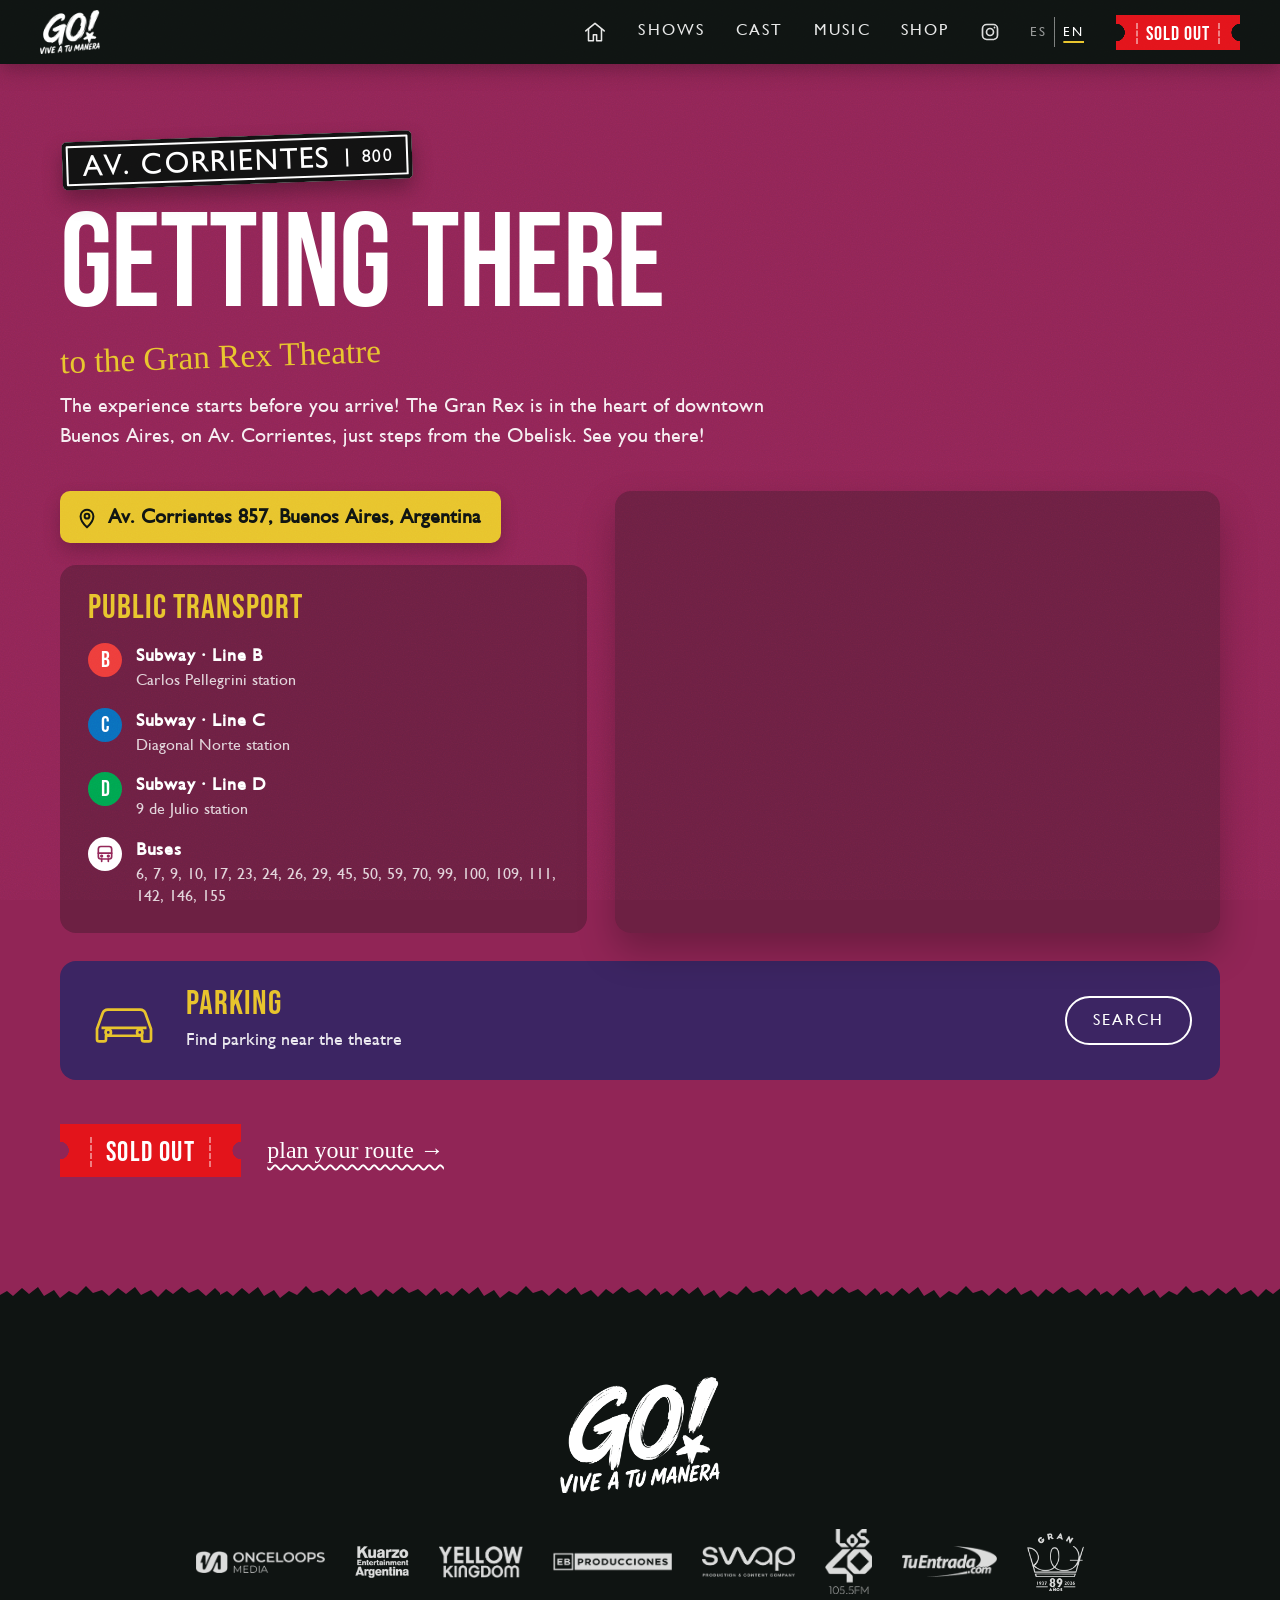
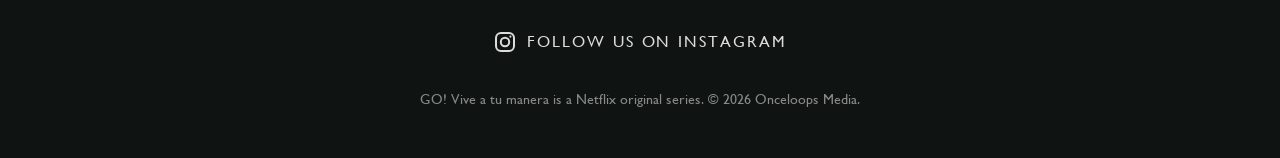
==== commit 4295ceec: "Botones de entradas en Sold out y nueva función Dom 13 Dic 20 hs (próximamente) Co-Authored-By: Clau" ====
--- a/como-llegar.html
+++ b/como-llegar.html
@@ -23,7 +23,7 @@
   <link rel="preconnect" href="https://fonts.gstatic.com" crossorigin>
   <link href="https://fonts.googleapis.com/css2?family=Bebas+Neue&family=Permanent+Marker&display=swap" rel="stylesheet">
   <link rel="preload" href="fonts/gillsans.woff" as="font" type="font/woff" crossorigin>
-  <link rel="stylesheet" href="style.css?v=94">
+  <link rel="stylesheet" href="style.css?v=96">
 </head>
 <body class="is-ready page-como-llegar">
 
@@ -60,7 +60,7 @@
       <button type="button" data-lang="es" lang="es">ES</button>
       <button type="button" data-lang="en" lang="en">EN</button>
     </div>
-    <a class="ticket-btn ticket-btn--sm" data-tickets href="#"><span data-i18n="nav.tickets">Entradas</span></a>
+    <span class="ticket-btn ticket-btn--sm is-soldout" aria-disabled="true"><span data-i18n="cta.soldout">Sold out</span></span>
     <button class="nav__toggle" type="button" aria-expanded="false" aria-controls="menu" aria-label="Menú" data-i18n-aria="aria.menu"><span></span><span></span><span></span></button>
   </header>
 
@@ -128,7 +128,7 @@
         </div>
 
         <div class="llegar__actions">
-          <a class="ticket-btn ticket-btn--lg" data-tickets href="#"><span data-i18n="cta.buy">Comprar entradas</span></a>
+          <span class="ticket-btn ticket-btn--lg is-soldout" aria-disabled="true"><span data-i18n="cta.soldout">Sold out</span></span>
           <a class="hand-link" href="https://www.google.com/maps/dir/?api=1&amp;destination=Teatro+Gran+Rex+Av.+Corrientes+857+Buenos+Aires" target="_blank" rel="noopener" data-i18n="venue.route">armá tu recorrido →</a>
         </div>
       </div>
@@ -154,6 +154,6 @@
   </footer>
 
   <script src="pixels.js?v=1"></script>
-  <script src="script.js?v=55"></script>
+  <script src="script.js?v=58"></script>
 </body>
 </html>
--- a/style.css
+++ b/style.css
@@ -130,6 +130,9 @@
 .ticket-btn--lg { font-size: 34px; padding: 16px 40px 12px; }
 .ticket-btn--sm { font-size: 20px; padding: 8px 20px 6px; }
 .ticket-btn--sm span { padding: 1px 8px 0; }
+/* funciones agotadas: el botón queda como cartel rojo de "Sold out", sin link */
+.ticket-btn.is-soldout, .ticket-btn.is-soldout:hover { background: #e3141b; color: #fff; cursor: default; }
+.ticket-btn.is-soldout span { border-color: rgba(255,255,255,.45); }
 
 .hand-link { font-family: var(--hand); font-size: 24px; text-decoration: underline wavy; text-decoration-thickness: 2px; text-underline-offset: 6px; transition: color .2s; }
 .hand-link:hover { color: var(--juanma); }
@@ -379,6 +382,12 @@
 }
 .barcode { width: 64px; height: 30px; background: repeating-linear-gradient(90deg, currentColor 0 2px, transparent 2px 4px, currentColor 4px 5px, transparent 5px 8px, currentColor 8px 11px, transparent 11px 13px); opacity: .85; }
 .ticket.c-juanma .ticket__stub { color: var(--ink); }
+/* nueva función, todavía sin venta: "Próximamente" donde va el código de barras (no es link) */
+.ticket__soon {
+  white-space: nowrap; padding: 6px 6px 3px; border-radius: 4px;
+  font-family: var(--display); font-size: 14px; line-height: 1; letter-spacing: .04em; text-transform: uppercase;
+  background: var(--paper); color: var(--ink);
+}
 
 .ticket--gone .ticket__main > * { opacity: .55; }
 
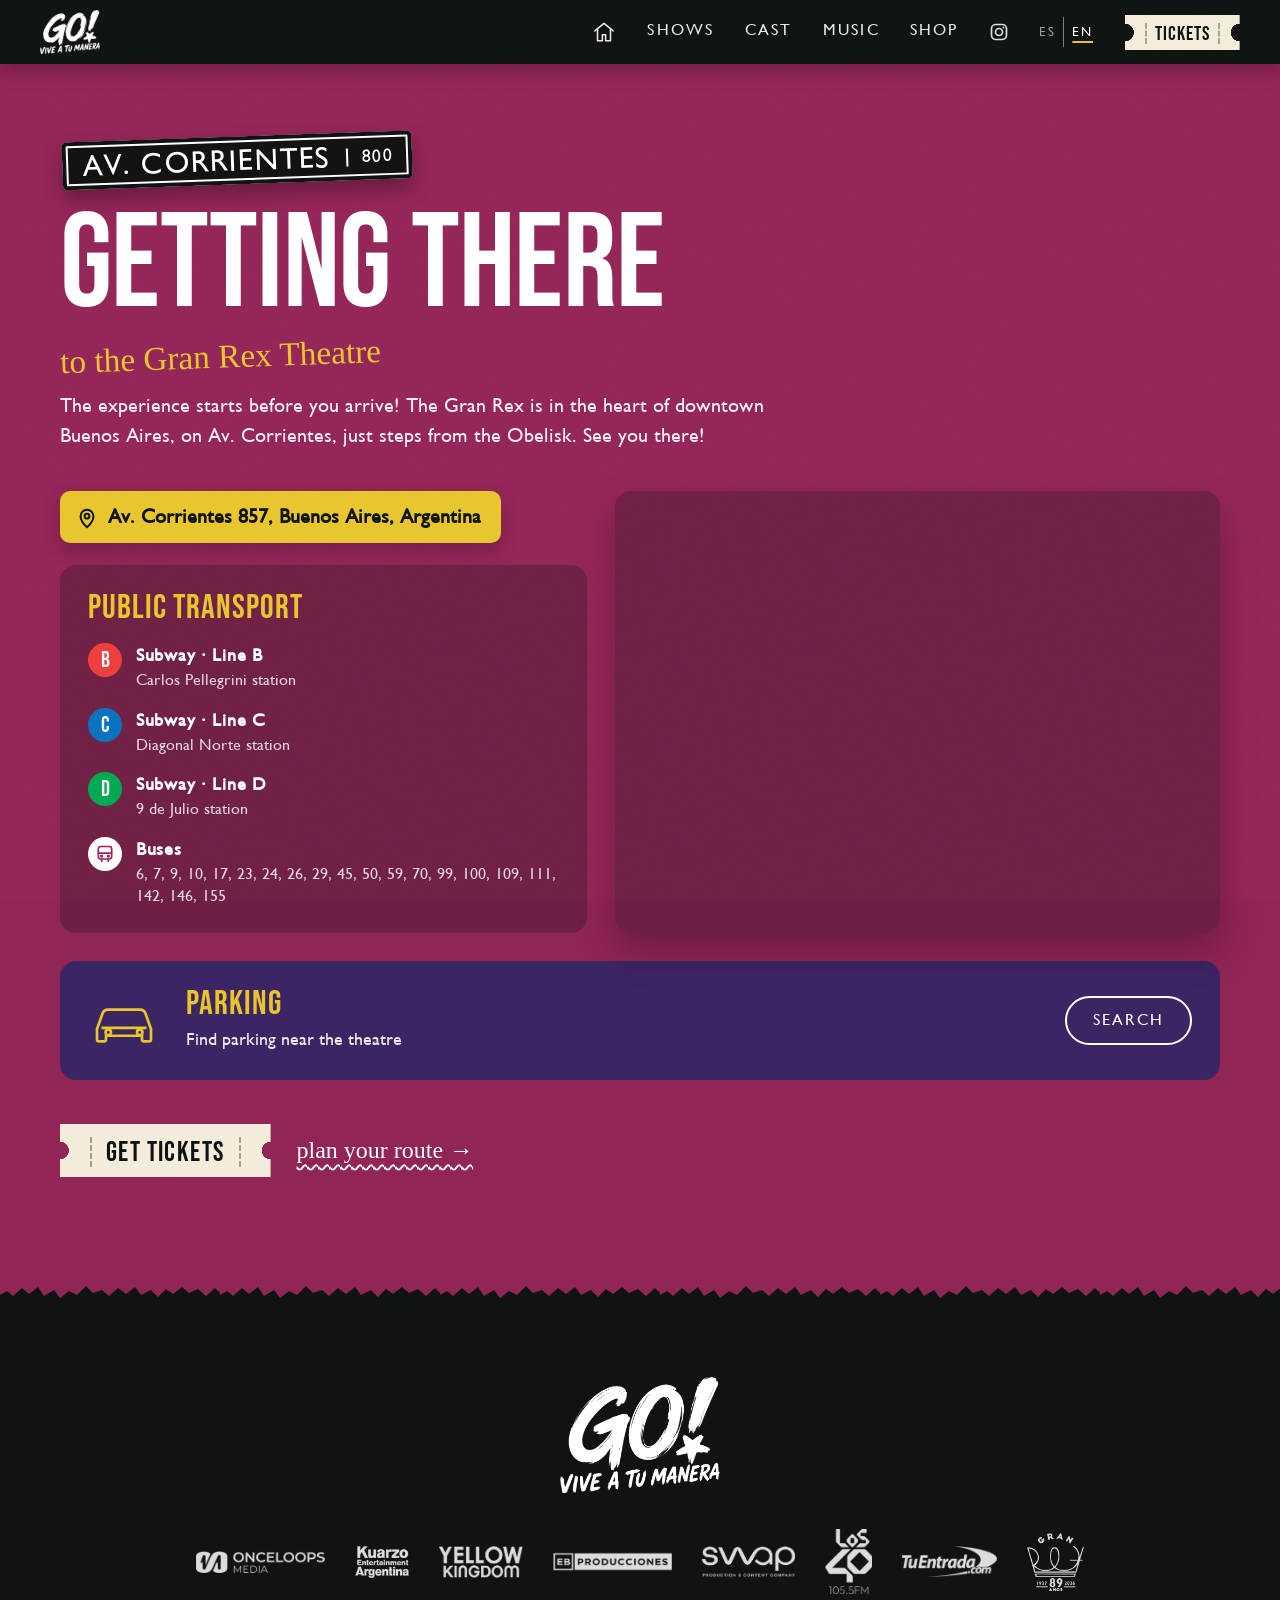
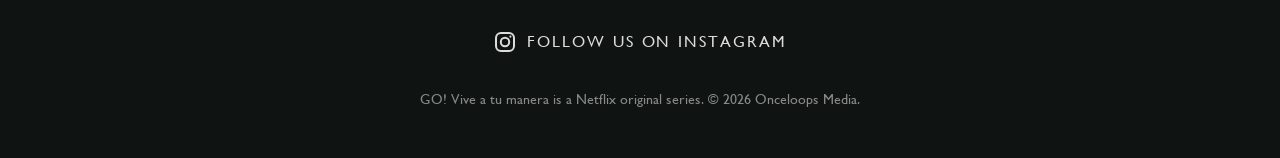
==== commit 964185f2: "Botones de entradas como antes; hero con Sáb 12 y Dom 13 Dic Co-Authored-By: Claude Opus 5.5 <norepl" ====
--- a/como-llegar.html
+++ b/como-llegar.html
@@ -23,7 +23,7 @@
   <link rel="preconnect" href="https://fonts.gstatic.com" crossorigin>
   <link href="https://fonts.googleapis.com/css2?family=Bebas+Neue&family=Permanent+Marker&display=swap" rel="stylesheet">
   <link rel="preload" href="fonts/gillsans.woff" as="font" type="font/woff" crossorigin>
-  <link rel="stylesheet" href="style.css?v=96">
+  <link rel="stylesheet" href="style.css?v=98">
 </head>
 <body class="is-ready page-como-llegar">
 
@@ -60,7 +60,7 @@
       <button type="button" data-lang="es" lang="es">ES</button>
       <button type="button" data-lang="en" lang="en">EN</button>
     </div>
-    <span class="ticket-btn ticket-btn--sm is-soldout" aria-disabled="true"><span data-i18n="cta.soldout">Sold out</span></span>
+    <a class="ticket-btn ticket-btn--sm" data-tickets href="#"><span data-i18n="nav.tickets">Entradas</span></a>
     <button class="nav__toggle" type="button" aria-expanded="false" aria-controls="menu" aria-label="Menú" data-i18n-aria="aria.menu"><span></span><span></span><span></span></button>
   </header>
 
@@ -128,7 +128,7 @@
         </div>
 
         <div class="llegar__actions">
-          <span class="ticket-btn ticket-btn--lg is-soldout" aria-disabled="true"><span data-i18n="cta.soldout">Sold out</span></span>
+          <a class="ticket-btn ticket-btn--lg" data-tickets href="#"><span data-i18n="cta.buy">Comprar entradas</span></a>
           <a class="hand-link" href="https://www.google.com/maps/dir/?api=1&amp;destination=Teatro+Gran+Rex+Av.+Corrientes+857+Buenos+Aires" target="_blank" rel="noopener" data-i18n="venue.route">armá tu recorrido →</a>
         </div>
       </div>
@@ -154,6 +154,6 @@
   </footer>
 
   <script src="pixels.js?v=1"></script>
-  <script src="script.js?v=58"></script>
+  <script src="script.js?v=59"></script>
 </body>
 </html>
--- a/style.css
+++ b/style.css
@@ -130,8 +130,9 @@
 .ticket-btn--lg { font-size: 34px; padding: 16px 40px 12px; }
 .ticket-btn--sm { font-size: 20px; padding: 8px 20px 6px; }
 .ticket-btn--sm span { padding: 1px 8px 0; }
-/* funciones agotadas: el botón queda como cartel rojo de "Sold out", sin link */
-.ticket-btn.is-soldout, .ticket-btn.is-soldout:hover { background: #e3141b; color: #fff; cursor: default; }
+/* funciones agotadas: el botón queda como cartel rojo de "Sold out" (sigue llevando a TuEntrada) */
+.ticket-btn.is-soldout { background: #e3141b; color: #fff; }
+.ticket-btn.is-soldout:hover { background: #b80f15; }
 .ticket-btn.is-soldout span { border-color: rgba(255,255,255,.45); }
 
 .hand-link { font-family: var(--hand); font-size: 24px; text-decoration: underline wavy; text-decoration-thickness: 2px; text-underline-offset: 6px; transition: color .2s; }
@@ -906,9 +907,9 @@
   .stripe__name::after { width: 16px; height: 2px; margin: 6px auto; }
   .stripe__name span { font-size: 10px; letter-spacing: .03em; }
   .hero__claim { font-size: clamp(17px, 6vw, 22px); }
-  .hero__tag { gap: 10px; padding: 6px 12px 4px; margin: 4px 0 10px; }
-  .hero__tag b { font-size: 28px; }
-  .hero__tag span { font-size: 13px; padding-left: 10px; letter-spacing: .08em; }
+  .hero__tag { gap: 9px; padding: 6px 11px 4px; margin: 4px 0 10px; white-space: nowrap; max-width: calc(100vw - 24px); }
+  .hero__tag b { font-size: clamp(19px, 6.4vw, 26px); }
+  .hero__tag span { font-size: clamp(9.5px, 3vw, 12px); padding-left: 9px; letter-spacing: .06em; }
   .ticket-btn--lg { font-size: clamp(22px, 7vw, 28px); padding: 13px 26px 10px; }
   .hero__hand { position: static; margin-top: 8px; text-align: center; transform: rotate(-3deg); font-size: 18px; }
   .doodle--arrow { display: none; }
